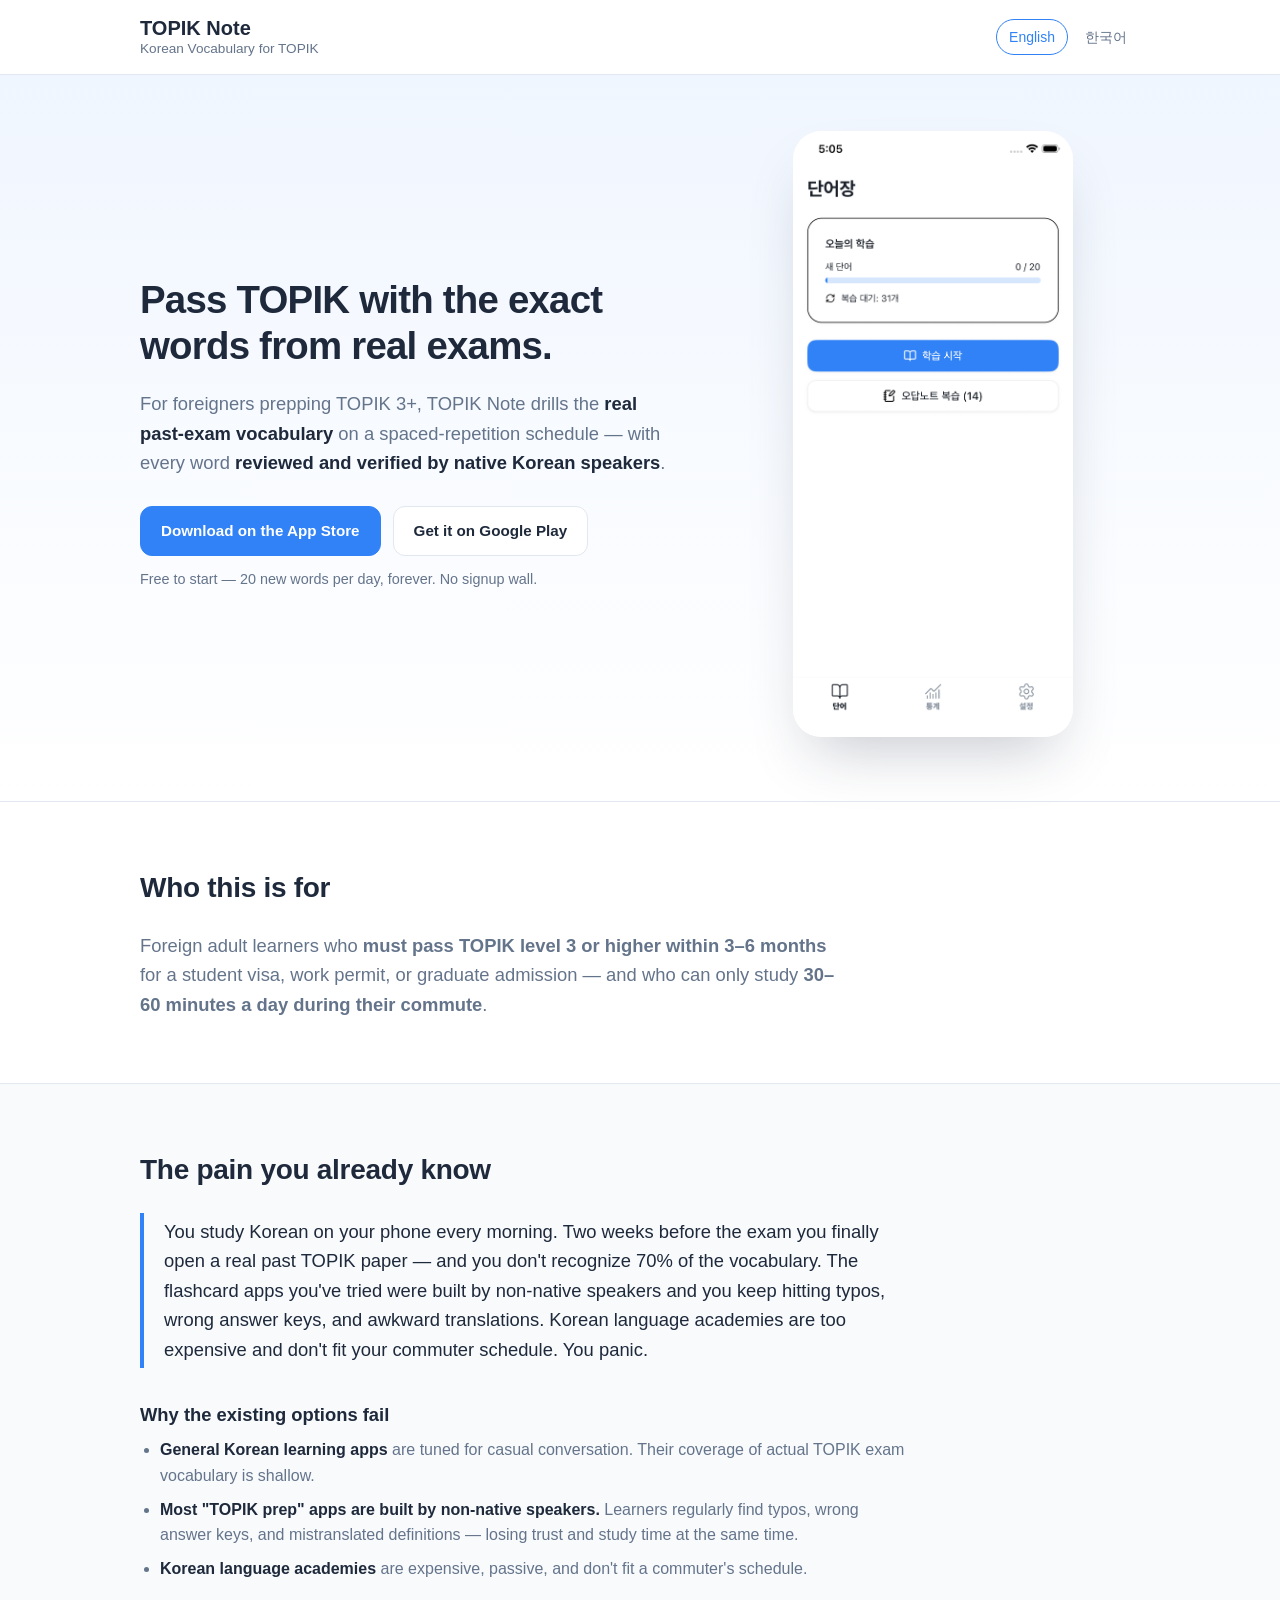
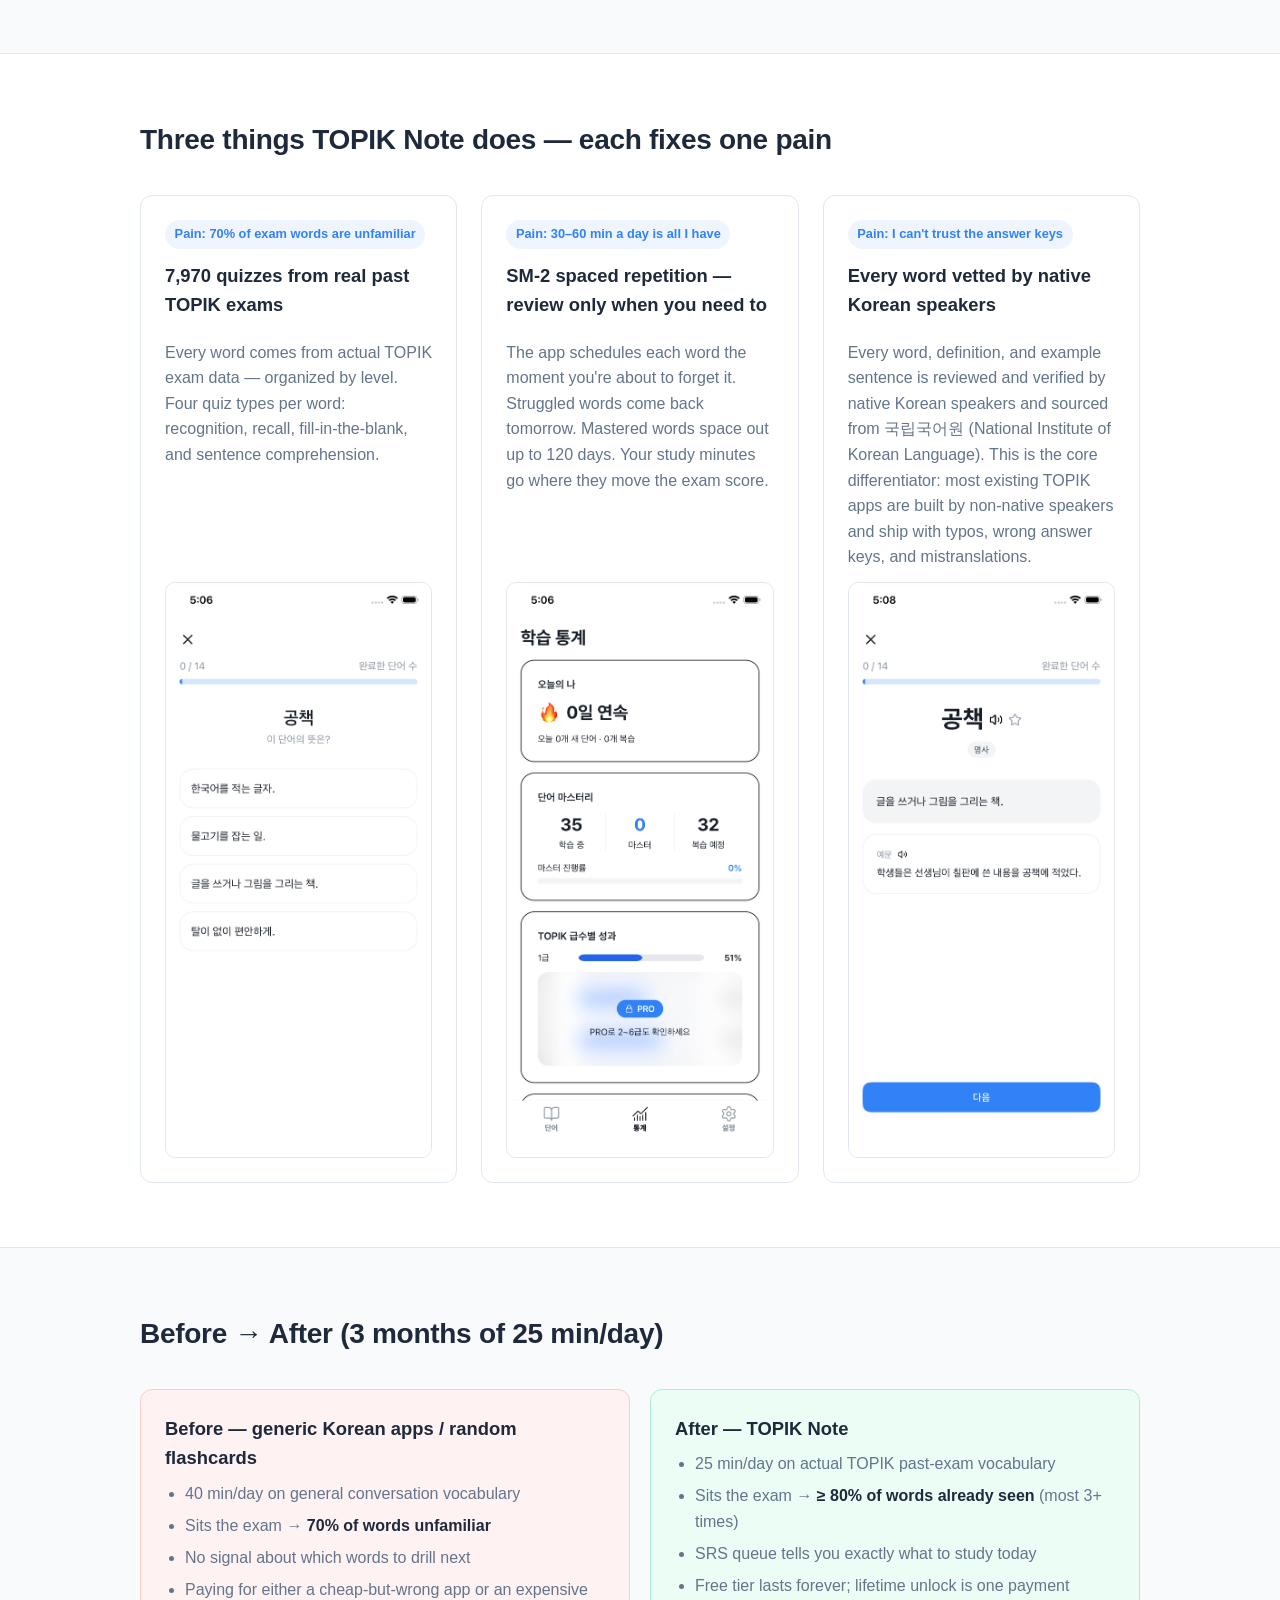
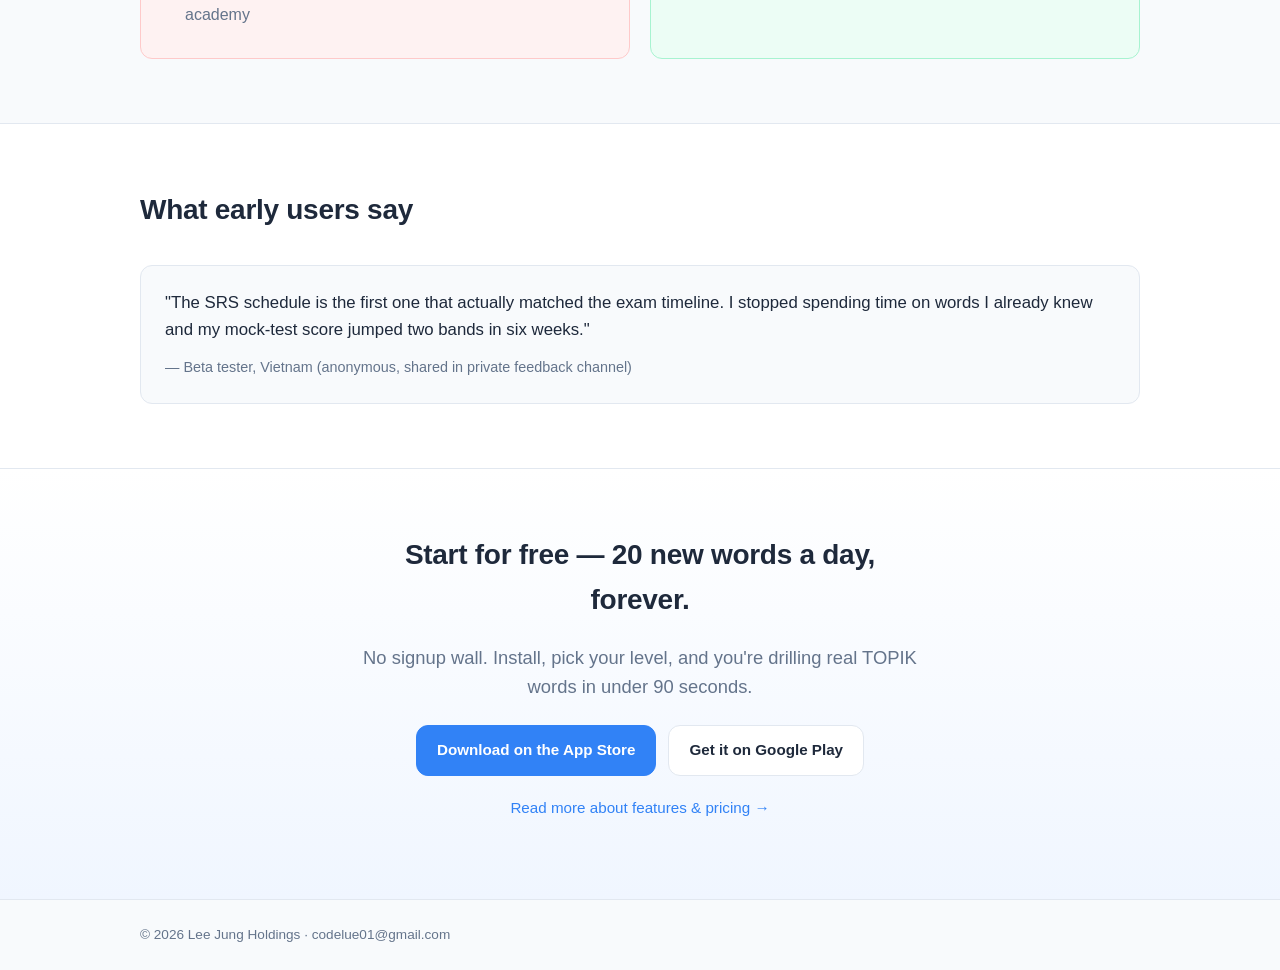
==== index.html @ 8a5c2282 "Remove competitor names + legal links; add Korean-native verification differentiator; update email" ====
<!DOCTYPE html>
<html lang="en">
<head>
  <meta charset="UTF-8">
  <meta name="viewport" content="width=device-width, initial-scale=1.0">
  <title>TOPIK Note — Pass TOPIK with the exact words from real exams</title>
  <meta name="description" content="Drill the actual TOPIK exam vocabulary on a spaced-repetition schedule. 7,970 quizzes built from real past TOPIK exams. Free to start — 20 new words a day, forever.">
  <link rel="stylesheet" href="styles.css">
</head>
<body>
  <header class="site-header">
    <div class="container">
      <a class="brand" href="index.html">
        <strong>TOPIK Note</strong>
        <span class="tagline">Korean Vocabulary for TOPIK</span>
      </a>
      <nav class="lang-switcher" aria-label="Language">
        <a href="index.html" class="active" lang="en">English</a>
        <a href="index.ko.html" lang="ko">한국어</a>
      </nav>
    </div>
  </header>

  <main>
    <!-- Hero -->
    <section class="hero">
      <div class="container hero-grid">
        <div class="hero-copy">
          <h1>Pass TOPIK with the exact words from real exams.</h1>
          <p class="hero-lead">
            For foreigners prepping TOPIK 3+, TOPIK Note drills the <strong>real past-exam vocabulary</strong>
            on a spaced-repetition schedule — with every word <strong>reviewed and verified by native Korean speakers</strong>.
          </p>
          <div class="hero-ctas">
            <a class="btn btn-primary" href="https://apps.apple.com/app/topik-note" rel="noopener">Download on the App Store</a>
            <a class="btn btn-secondary" href="https://play.google.com/store/apps/details?id=com.nomoreviolence.kil" rel="noopener">Get it on Google Play</a>
          </div>
          <p class="hero-fineprint">Free to start — 20 new words per day, forever. No signup wall.</p>
        </div>
        <div class="hero-visual">
          <img src="screenshots/main.png" alt="TOPIK Note home screen showing today's study quota" class="phone-img">
        </div>
      </div>
    </section>

    <!-- Who this is for -->
    <section class="section">
      <div class="container">
        <h2>Who this is for</h2>
        <p class="lead">
          Foreign adult learners who <strong>must pass TOPIK level 3 or higher within 3–6 months</strong>
          for a student visa, work permit, or graduate admission —
          and who can only study <strong>30–60 minutes a day during their commute</strong>.
        </p>
      </div>
    </section>

    <!-- The pain -->
    <section class="section section-surface">
      <div class="container">
        <h2>The pain you already know</h2>
        <blockquote class="pain-quote">
          You study Korean on your phone every morning. Two weeks before the exam you finally
          open a real past TOPIK paper — and you don't recognize 70% of the vocabulary.
          The flashcard apps you've tried were built by non-native speakers and you keep
          hitting typos, wrong answer keys, and awkward translations. Korean language academies
          are too expensive and don't fit your commuter schedule. You panic.
        </blockquote>
        <h3 class="pain-sub">Why the existing options fail</h3>
        <ul class="pain-list">
          <li><strong>General Korean learning apps</strong> are tuned for casual conversation. Their coverage of actual TOPIK exam vocabulary is shallow.</li>
          <li><strong>Most "TOPIK prep" apps are built by non-native speakers.</strong> Learners regularly find typos, wrong answer keys, and mistranslated definitions — losing trust and study time at the same time.</li>
          <li><strong>Korean language academies</strong> are expensive, passive, and don't fit a commuter's schedule.</li>
        </ul>
      </div>
    </section>

    <!-- Features (1:1 with pains) -->
    <section class="section">
      <div class="container">
        <h2>Three things TOPIK Note does — each fixes one pain</h2>
        <div class="features-grid">
          <article class="feature-card">
            <div class="feature-pain">Pain: 70% of exam words are unfamiliar</div>
            <h3>7,970 quizzes from real past TOPIK exams</h3>
            <p>Every word comes from actual TOPIK exam data — organized by level. Four quiz types per word:
               recognition, recall, fill-in-the-blank, and sentence comprehension.</p>
            <img src="screenshots/quiz.png" alt="TOPIK Note quiz screen with four answer choices" class="feature-img">
          </article>

          <article class="feature-card">
            <div class="feature-pain">Pain: 30–60 min a day is all I have</div>
            <h3>SM-2 spaced repetition — review only when you need to</h3>
            <p>The app schedules each word the moment you're about to forget it. Struggled words come
               back tomorrow. Mastered words space out up to 120 days. Your study minutes go where
               they move the exam score.</p>
            <img src="screenshots/stats.png" alt="TOPIK Note stats dashboard showing accuracy trend" class="feature-img">
          </article>

          <article class="feature-card">
            <div class="feature-pain">Pain: I can't trust the answer keys</div>
            <h3>Every word vetted by native Korean speakers</h3>
            <p>Every word, definition, and example sentence is reviewed and verified by native
               Korean speakers and sourced from 국립국어원 (National Institute of Korean Language).
               This is the core differentiator: most existing TOPIK apps are built by non-native
               speakers and ship with typos, wrong answer keys, and mistranslations.</p>
            <img src="screenshots/wordcard.png" alt="TOPIK Note word detail card with definition and example" class="feature-img">
          </article>
        </div>
      </div>
    </section>

    <!-- Before / After -->
    <section class="section section-surface">
      <div class="container">
        <h2>Before &rarr; After (3 months of 25 min/day)</h2>
        <div class="compare-grid">
          <div class="compare-card compare-before">
            <h3>Before — generic Korean apps / random flashcards</h3>
            <ul>
              <li>40 min/day on general conversation vocabulary</li>
              <li>Sits the exam &rarr; <strong>70% of words unfamiliar</strong></li>
              <li>No signal about which words to drill next</li>
              <li>Paying for either a cheap-but-wrong app or an expensive academy</li>
            </ul>
          </div>
          <div class="compare-card compare-after">
            <h3>After — TOPIK Note</h3>
            <ul>
              <li>25 min/day on actual TOPIK past-exam vocabulary</li>
              <li>Sits the exam &rarr; <strong>≥ 80% of words already seen</strong> (most 3+ times)</li>
              <li>SRS queue tells you exactly what to study today</li>
              <li>Free tier lasts forever; lifetime unlock is one payment</li>
            </ul>
          </div>
        </div>
      </div>
    </section>

    <!-- Social proof / testimonial -->
    <section class="section">
      <div class="container">
        <h2>What early users say</h2>
        <div class="testimonial-grid">
          <!-- TESTIMONIAL 1 — replace the quote + attribution below with a real beta-tester / App Store review. At least one live testimonial is required before submission. -->
          <figure class="testimonial-card">
            <blockquote>
              "The SRS schedule is the first one that actually matched the exam timeline.
              I stopped spending time on words I already knew and my mock-test score jumped two bands in six weeks."
            </blockquote>
            <figcaption>— Beta tester, Vietnam (anonymous, shared in private feedback channel)</figcaption>
          </figure>
          <!-- Add a second testimonial here when a second quote is collected. Anonymous is fine. -->
        </div>
      </div>
    </section>

    <!-- Final CTA -->
    <section class="section section-cta">
      <div class="container cta-inner">
        <h2>Start for free — 20 new words a day, forever.</h2>
        <p class="lead">No signup wall. Install, pick your level, and you're drilling real TOPIK words in under 90 seconds.</p>
        <div class="hero-ctas">
          <a class="btn btn-primary" href="https://apps.apple.com/app/topik-note" rel="noopener">Download on the App Store</a>
          <a class="btn btn-secondary" href="https://play.google.com/store/apps/details?id=com.nomoreviolence.kil" rel="noopener">Get it on Google Play</a>
        </div>
        <p class="cta-secondary">
          <a href="https://topik-note.com/en/about.html">Read more about features &amp; pricing &rarr;</a>
        </p>
      </div>
    </section>
  </main>

  <footer class="site-footer">
    <div class="container footer-inner">
      <p>&copy; 2026 Lee Jung Holdings &middot; <a href="mailto:codelue01@gmail.com">codelue01@gmail.com</a></p>
    </div>
  </footer>
</body>
</html>
---- styles.css ----
:root {
  --fg: #1e293b;
  --muted: #64748b;
  --bg: #ffffff;
  --surface: #f8fafc;
  --border: #e2e8f0;
  --primary: #3182f6;
  --primary-hover: #2563eb;
  --accent-before: #fef2f2;
  --accent-before-border: #fecaca;
  --accent-after: #ecfdf5;
  --accent-after-border: #a7f3d0;
  --max-width: 1040px;
  --radius: 12px;
}

* { box-sizing: border-box; }

html, body {
  margin: 0;
  padding: 0;
}

body {
  font-family: -apple-system, BlinkMacSystemFont, "Pretendard", "Noto Sans KR", "Noto Sans JP", "Segoe UI", sans-serif;
  color: var(--fg);
  background: var(--bg);
  line-height: 1.6;
  -webkit-font-smoothing: antialiased;
}

img { max-width: 100%; display: block; }

.container {
  max-width: var(--max-width);
  margin: 0 auto;
  padding: 0 1.25rem;
}

/* Header */
.site-header {
  background: var(--bg);
  border-bottom: 1px solid var(--border);
}
.site-header .container {
  display: flex;
  justify-content: space-between;
  align-items: center;
  padding-top: 1rem;
  padding-bottom: 1rem;
  gap: 1rem;
  flex-wrap: wrap;
}
.brand {
  text-decoration: none;
  color: inherit;
  display: flex;
  flex-direction: column;
  line-height: 1.25;
}
.brand strong { font-size: 1.25rem; }
.brand .tagline { font-size: 0.85rem; color: var(--muted); }

.lang-switcher {
  display: flex;
  gap: 0.25rem;
  flex-wrap: wrap;
}
.lang-switcher a {
  padding: 0.35rem 0.75rem;
  border-radius: 999px;
  text-decoration: none;
  color: var(--muted);
  font-size: 0.875rem;
  border: 1px solid transparent;
}
.lang-switcher a:hover {
  color: var(--fg);
  background: var(--surface);
}
.lang-switcher a.active {
  color: var(--primary);
  border-color: var(--primary);
  background: var(--bg);
}

/* Sections */
.section {
  padding: 4rem 0;
}
.section-surface {
  background: var(--surface);
  border-top: 1px solid var(--border);
  border-bottom: 1px solid var(--border);
}
.section h2 {
  font-size: 1.75rem;
  margin: 0 0 1.25rem;
  letter-spacing: -0.01em;
}
.section h3 {
  font-size: 1.15rem;
  margin: 0 0 0.5rem;
}
.section .lead {
  font-size: 1.15rem;
  color: var(--muted);
  max-width: 44rem;
  margin: 0;
}

/* Hero */
.hero {
  padding: 3.5rem 0 4rem;
  background: linear-gradient(180deg, #f0f6ff 0%, var(--bg) 100%);
  border-bottom: 1px solid var(--border);
}
.hero-grid {
  display: grid;
  grid-template-columns: 1.3fr 1fr;
  gap: 3rem;
  align-items: center;
}
.hero h1 {
  font-size: 2.4rem;
  line-height: 1.2;
  margin: 0 0 1.25rem;
  letter-spacing: -0.02em;
}
.hero-lead {
  font-size: 1.15rem;
  color: var(--muted);
  margin: 0 0 1.75rem;
}
.hero-lead strong { color: var(--fg); }
.hero-ctas {
  display: flex;
  gap: 0.75rem;
  flex-wrap: wrap;
  margin-bottom: 0.75rem;
}
.btn {
  display: inline-block;
  padding: 0.75rem 1.25rem;
  border-radius: var(--radius);
  font-weight: 600;
  font-size: 0.95rem;
  text-decoration: none;
  transition: transform 0.12s ease, box-shadow 0.12s ease;
}
.btn-primary {
  background: var(--primary);
  color: white;
  border: 1px solid var(--primary);
}
.btn-primary:hover {
  background: var(--primary-hover);
  transform: translateY(-1px);
  box-shadow: 0 4px 14px rgba(49, 130, 246, 0.25);
}
.btn-secondary {
  background: var(--bg);
  color: var(--fg);
  border: 1px solid var(--border);
}
.btn-secondary:hover {
  border-color: var(--fg);
  transform: translateY(-1px);
}
.hero-fineprint {
  color: var(--muted);
  font-size: 0.9rem;
  margin: 0;
}
.hero-visual {
  display: flex;
  justify-content: center;
}
.phone-img {
  max-width: 280px;
  border-radius: 28px;
  box-shadow: 0 30px 60px -20px rgba(30, 41, 59, 0.25);
}

/* Pain */
.pain-quote {
  font-size: 1.15rem;
  color: var(--fg);
  border-left: 4px solid var(--primary);
  margin: 0 0 2rem;
  padding: 0.25rem 0 0.25rem 1.25rem;
  max-width: 48rem;
}
.pain-sub { margin-top: 0; }
.pain-list {
  margin: 0;
  padding-left: 1.25rem;
  max-width: 48rem;
  color: var(--muted);
}
.pain-list li { margin: 0.5rem 0; }
.pain-list strong { color: var(--fg); }

/* Features */
.features-grid {
  display: grid;
  grid-template-columns: repeat(auto-fit, minmax(280px, 1fr));
  gap: 1.5rem;
  margin-top: 2rem;
}
.feature-card {
  border: 1px solid var(--border);
  border-radius: var(--radius);
  padding: 1.5rem;
  background: var(--bg);
  display: flex;
  flex-direction: column;
  gap: 0.75rem;
}
.feature-pain {
  display: inline-block;
  font-size: 0.8rem;
  color: var(--primary);
  background: rgba(49, 130, 246, 0.08);
  padding: 0.25rem 0.6rem;
  border-radius: 999px;
  align-self: flex-start;
  font-weight: 600;
}
.feature-card p {
  color: var(--muted);
  margin: 0;
}
.feature-img {
  margin-top: auto;
  border-radius: 10px;
  border: 1px solid var(--border);
}

/* Compare */
.compare-grid {
  display: grid;
  grid-template-columns: 1fr 1fr;
  gap: 1.25rem;
  margin-top: 2rem;
}
.compare-card {
  border-radius: var(--radius);
  padding: 1.5rem;
  border: 1px solid var(--border);
}
.compare-card h3 { margin-top: 0; }
.compare-card ul {
  margin: 0;
  padding-left: 1.25rem;
  color: var(--muted);
}
.compare-card li { margin: 0.4rem 0; }
.compare-card strong { color: var(--fg); }
.compare-before {
  background: var(--accent-before);
  border-color: var(--accent-before-border);
}
.compare-after {
  background: var(--accent-after);
  border-color: var(--accent-after-border);
}

/* Testimonial */
.testimonial-grid {
  display: grid;
  grid-template-columns: repeat(auto-fit, minmax(320px, 1fr));
  gap: 1.25rem;
  margin-top: 2rem;
}
.testimonial-card {
  margin: 0;
  padding: 1.5rem;
  border: 1px solid var(--border);
  border-radius: var(--radius);
  background: var(--surface);
}
.testimonial-card blockquote {
  margin: 0 0 0.75rem;
  font-size: 1.05rem;
  color: var(--fg);
}
.testimonial-card figcaption {
  color: var(--muted);
  font-size: 0.9rem;
}

/* Final CTA */
.section-cta {
  background: linear-gradient(180deg, var(--bg) 0%, #f0f6ff 100%);
  border-top: 1px solid var(--border);
}
.cta-inner {
  text-align: center;
  max-width: 38rem;
}
.cta-inner .lead { margin: 0 auto 1.5rem; }
.cta-inner .hero-ctas { justify-content: center; }
.cta-secondary {
  margin-top: 1.25rem;
  color: var(--muted);
  font-size: 0.95rem;
}
.cta-secondary a {
  color: var(--primary);
  text-decoration: none;
}
.cta-secondary a:hover { text-decoration: underline; }

/* Footer */
.site-footer {
  border-top: 1px solid var(--border);
  background: var(--surface);
  padding: 1.5rem 0;
}
.footer-inner {
  display: flex;
  justify-content: space-between;
  align-items: center;
  flex-wrap: wrap;
  gap: 0.5rem;
}
.site-footer p {
  margin: 0;
  color: var(--muted);
  font-size: 0.85rem;
}
.site-footer a {
  color: var(--muted);
  text-decoration: none;
}
.site-footer a:hover { color: var(--fg); }

/* Responsive */
@media (max-width: 760px) {
  .hero { padding: 2.5rem 0; }
  .hero-grid {
    grid-template-columns: 1fr;
    gap: 2rem;
  }
  .hero h1 { font-size: 1.85rem; }
  .hero-lead { font-size: 1rem; }
  .section { padding: 2.75rem 0; }
  .section h2 { font-size: 1.4rem; }
  .compare-grid { grid-template-columns: 1fr; }
  .phone-img { max-width: 220px; }
}
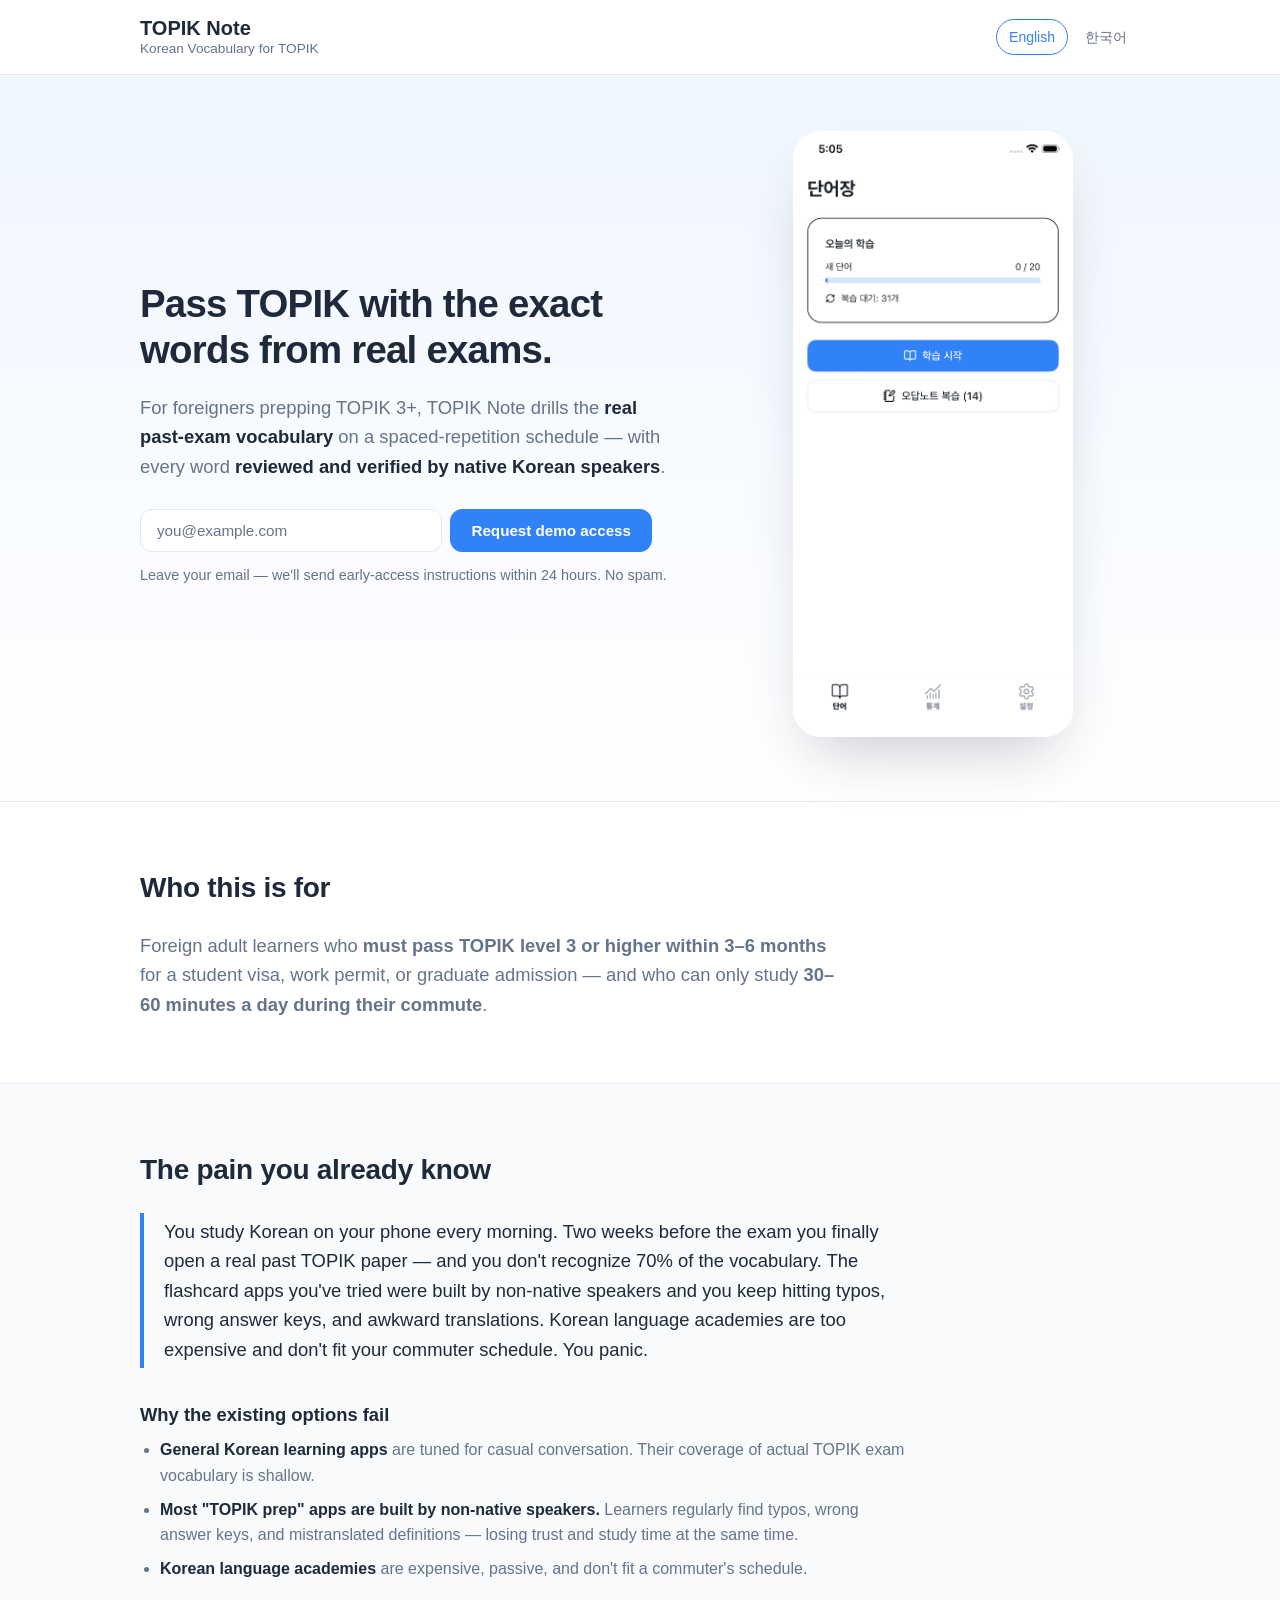
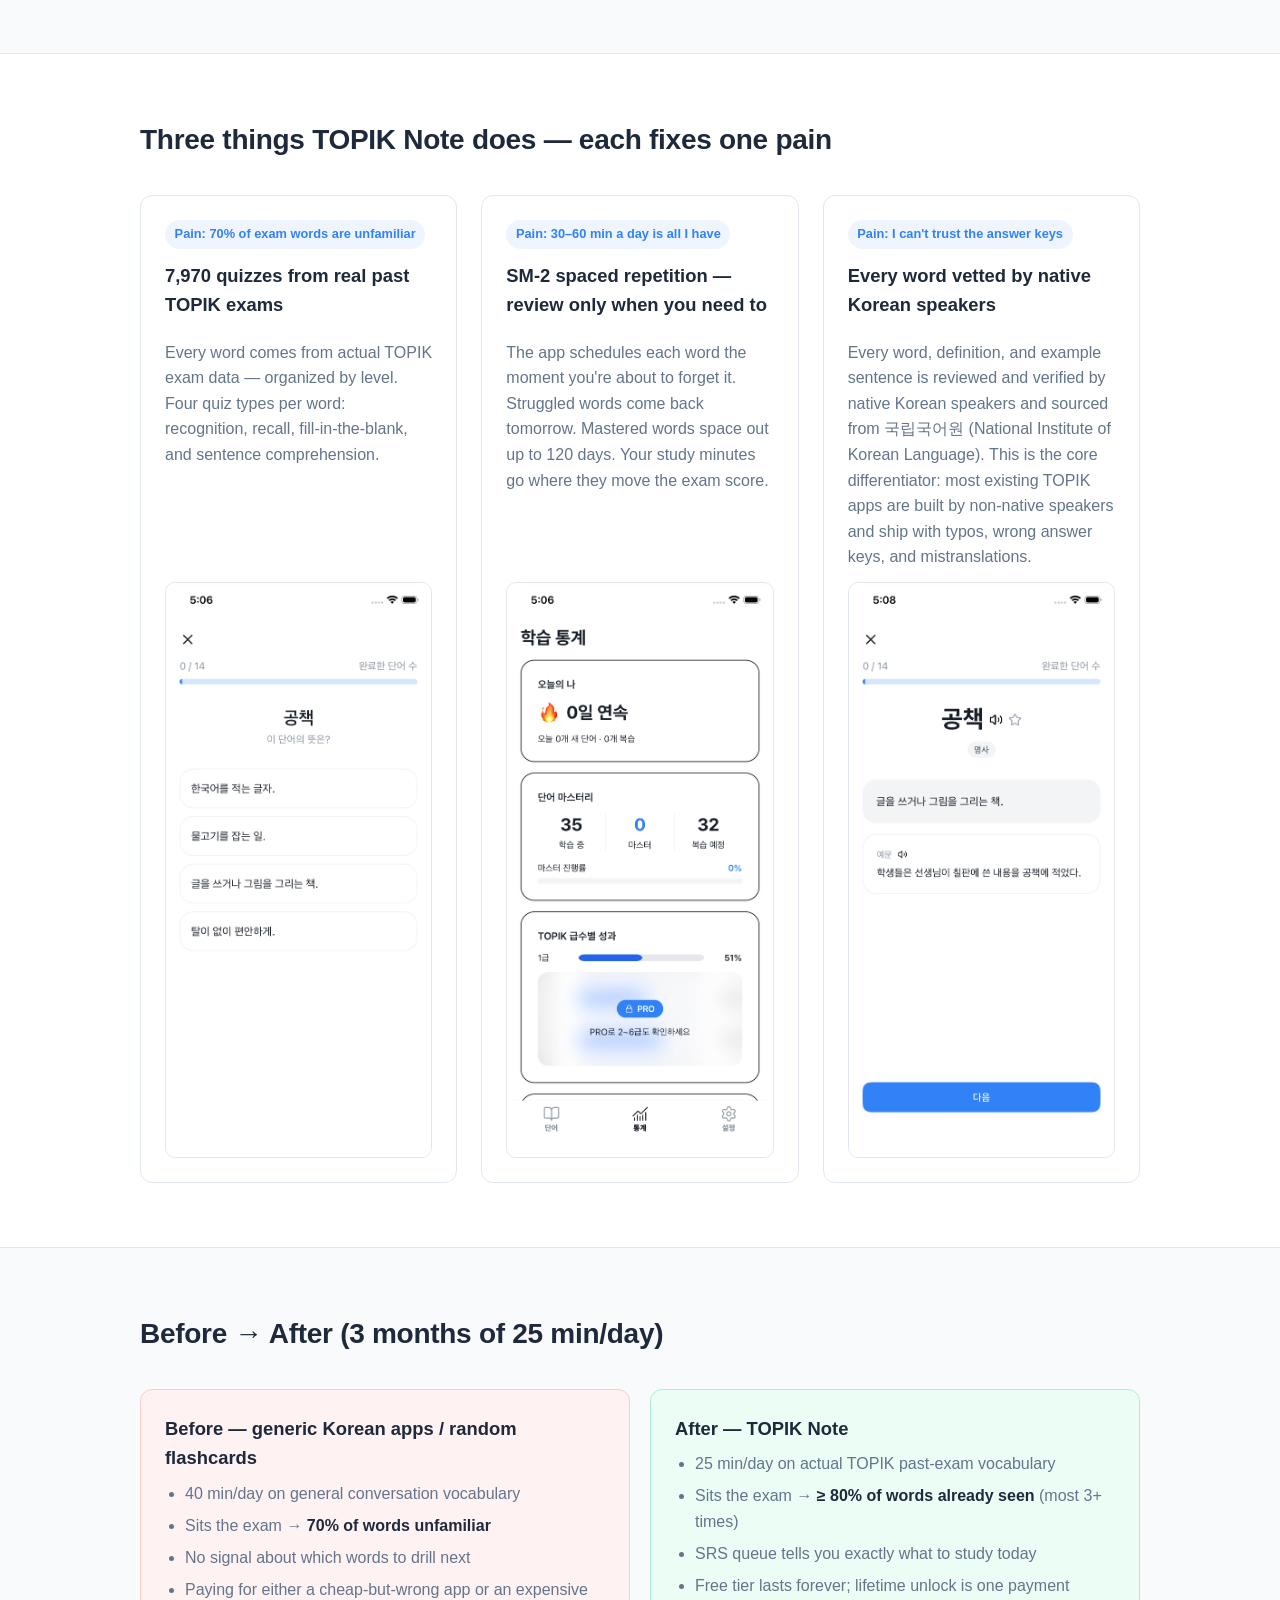
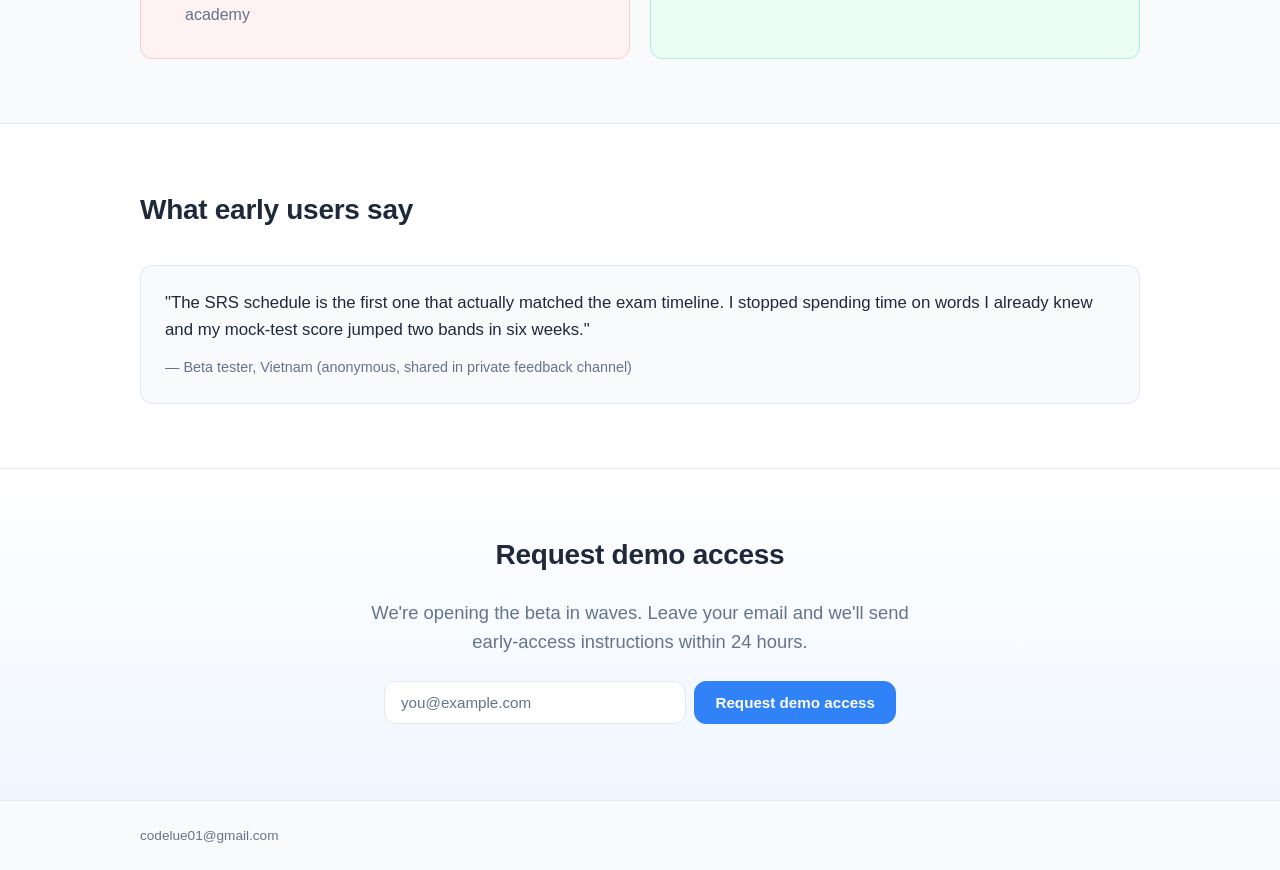
==== commit 5bf7cce1: "Remove competitor names + legal links; add Korean-native verification differentiator; update email" ====
--- a/index.html
+++ b/index.html
@@ -31,11 +31,17 @@
             For foreigners prepping TOPIK 3+, TOPIK Note drills the <strong>real past-exam vocabulary</strong>
             on a spaced-repetition schedule — with every word <strong>reviewed and verified by native Korean speakers</strong>.
           </p>
-          <div class="hero-ctas">
-            <a class="btn btn-primary" href="https://apps.apple.com/app/topik-note" rel="noopener">Download on the App Store</a>
-            <a class="btn btn-secondary" href="https://play.google.com/store/apps/details?id=com.nomoreviolence.kil" rel="noopener">Get it on Google Play</a>
-          </div>
-          <p class="hero-fineprint">Free to start — 20 new words per day, forever. No signup wall.</p>
+          <form class="demo-form" action="https://formsubmit.co/codelue01@gmail.com" method="POST">
+            <input type="hidden" name="_subject" value="TOPIK Note — demo access request (EN · hero)">
+            <input type="hidden" name="_template" value="table">
+            <input type="hidden" name="_captcha" value="false">
+            <input type="hidden" name="_next" value="https://luke-gu.github.io/topik-note-demo/#thanks">
+            <input type="hidden" name="source" value="landing-en-hero">
+            <label for="email-hero" class="sr-only">Email address</label>
+            <input type="email" id="email-hero" name="email" required autocomplete="email" placeholder="you@example.com">
+            <button type="submit" class="btn btn-primary">Request demo access</button>
+          </form>
+          <p class="hero-fineprint">Leave your email — we'll send early-access instructions within 24 hours. No spam.</p>
         </div>
         <div class="hero-visual">
           <img src="screenshots/main.png" alt="TOPIK Note home screen showing today's study quota" class="phone-img">
@@ -156,24 +162,27 @@
     </section>
 
     <!-- Final CTA -->
-    <section class="section section-cta">
+    <section class="section section-cta" id="thanks">
       <div class="container cta-inner">
-        <h2>Start for free — 20 new words a day, forever.</h2>
-        <p class="lead">No signup wall. Install, pick your level, and you're drilling real TOPIK words in under 90 seconds.</p>
-        <div class="hero-ctas">
-          <a class="btn btn-primary" href="https://apps.apple.com/app/topik-note" rel="noopener">Download on the App Store</a>
-          <a class="btn btn-secondary" href="https://play.google.com/store/apps/details?id=com.nomoreviolence.kil" rel="noopener">Get it on Google Play</a>
-        </div>
-        <p class="cta-secondary">
-          <a href="https://topik-note.com/en/about.html">Read more about features &amp; pricing &rarr;</a>
-        </p>
+        <h2>Request demo access</h2>
+        <p class="lead">We're opening the beta in waves. Leave your email and we'll send early-access instructions within 24 hours.</p>
+        <form class="demo-form" action="https://formsubmit.co/codelue01@gmail.com" method="POST">
+          <input type="hidden" name="_subject" value="TOPIK Note — demo access request (EN · final CTA)">
+          <input type="hidden" name="_template" value="table">
+          <input type="hidden" name="_captcha" value="false">
+          <input type="hidden" name="_next" value="https://luke-gu.github.io/topik-note-demo/#thanks">
+          <input type="hidden" name="source" value="landing-en-final">
+          <label for="email-final" class="sr-only">Email address</label>
+          <input type="email" id="email-final" name="email" required autocomplete="email" placeholder="you@example.com">
+          <button type="submit" class="btn btn-primary">Request demo access</button>
+        </form>
       </div>
     </section>
   </main>
 
   <footer class="site-footer">
     <div class="container footer-inner">
-      <p>&copy; 2026 Lee Jung Holdings &middot; <a href="mailto:codelue01@gmail.com">codelue01@gmail.com</a></p>
+      <p><a href="mailto:codelue01@gmail.com">codelue01@gmail.com</a></p>
     </div>
   </footer>
 </body>
--- a/styles.css
+++ b/styles.css
@@ -139,6 +139,50 @@
   flex-wrap: wrap;
   margin-bottom: 0.75rem;
 }
+
+/* Demo signup form */
+.demo-form {
+  display: flex;
+  gap: 0.5rem;
+  margin: 0 0 0.75rem;
+  flex-wrap: wrap;
+  max-width: 32rem;
+}
+.demo-form input[type="email"] {
+  flex: 1 1 14rem;
+  min-width: 0;
+  padding: 0.75rem 1rem;
+  font-size: 0.95rem;
+  font-family: inherit;
+  color: var(--fg);
+  background: var(--bg);
+  border: 1px solid var(--border);
+  border-radius: var(--radius);
+  outline: none;
+  transition: border-color 0.12s ease, box-shadow 0.12s ease;
+}
+.demo-form input[type="email"]::placeholder { color: var(--muted); }
+.demo-form input[type="email"]:focus {
+  border-color: var(--primary);
+  box-shadow: 0 0 0 3px rgba(49, 130, 246, 0.12);
+}
+.demo-form button[type="submit"] {
+  cursor: pointer;
+  font-family: inherit;
+  white-space: nowrap;
+}
+.section-cta .demo-form { margin-left: auto; margin-right: auto; }
+.sr-only {
+  position: absolute;
+  width: 1px;
+  height: 1px;
+  padding: 0;
+  margin: -1px;
+  overflow: hidden;
+  clip: rect(0, 0, 0, 0);
+  white-space: nowrap;
+  border: 0;
+}
 .btn {
   display: inline-block;
   padding: 0.75rem 1.25rem;
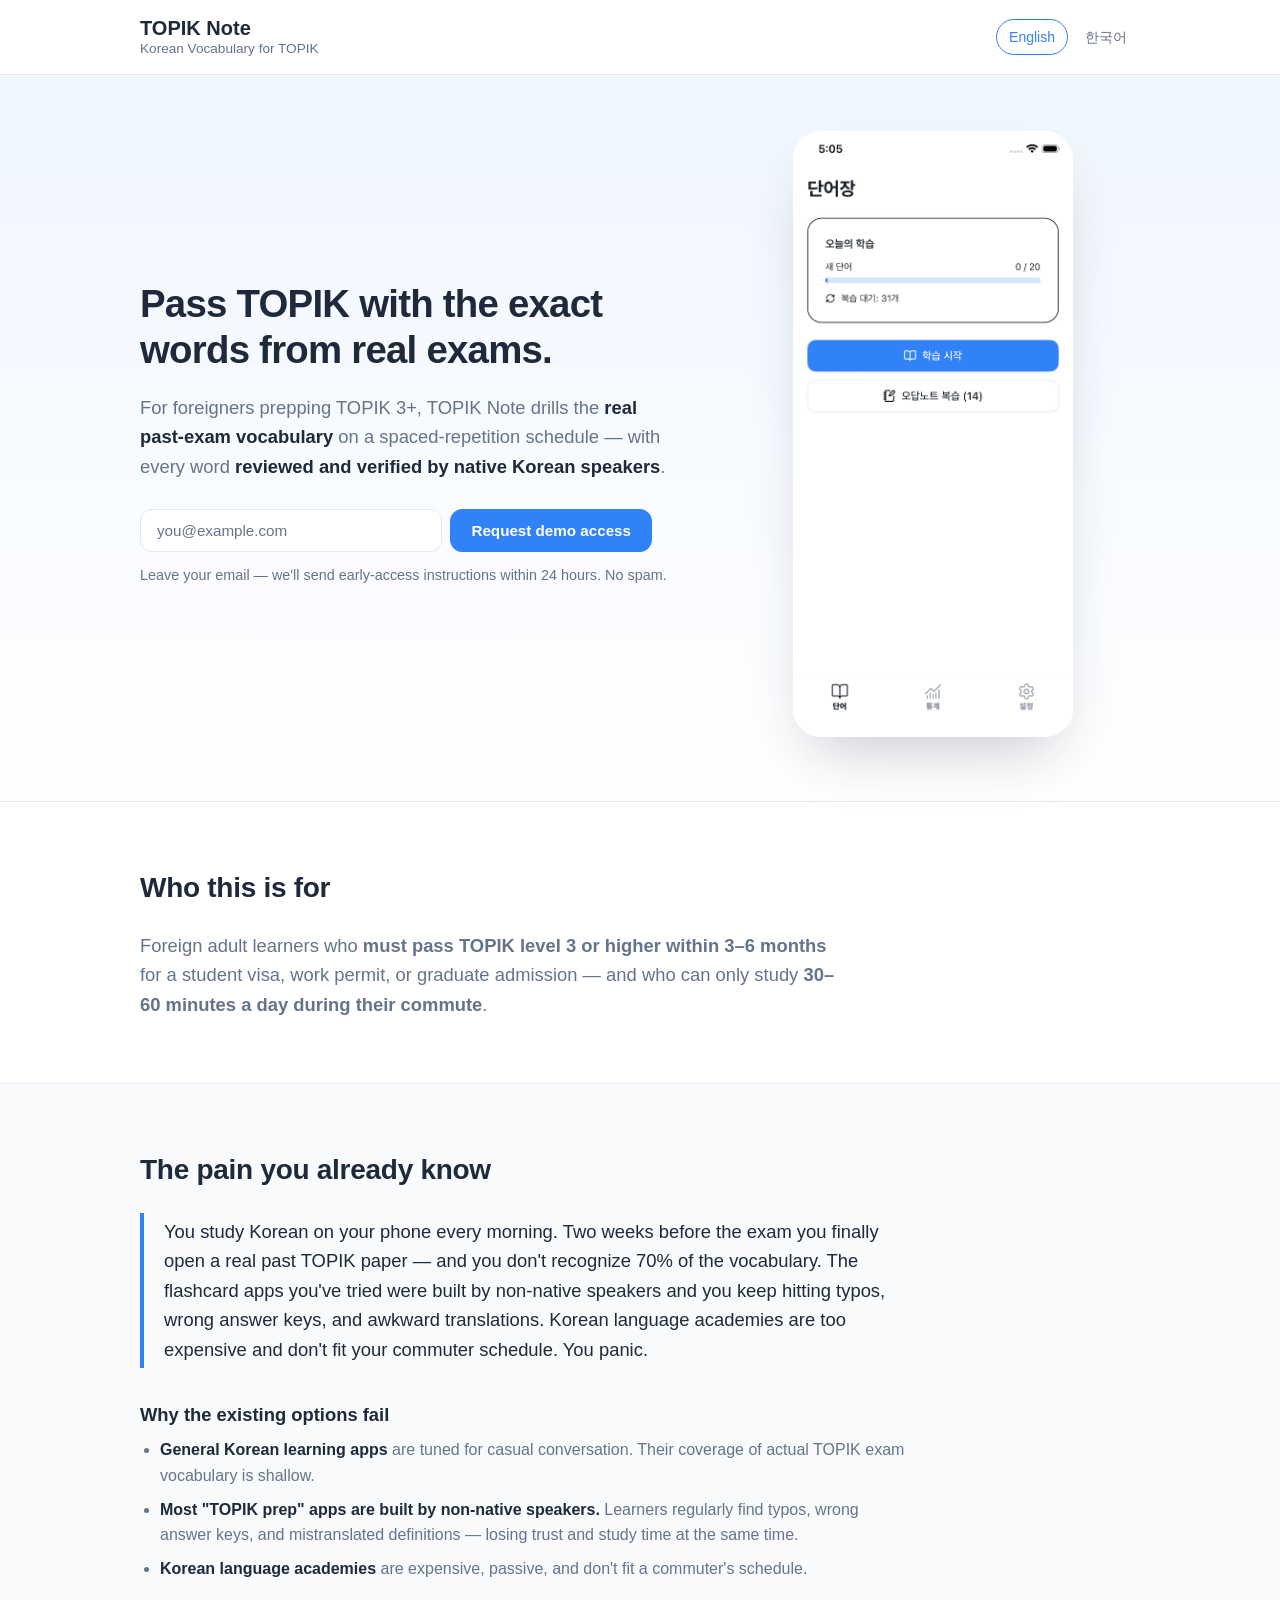
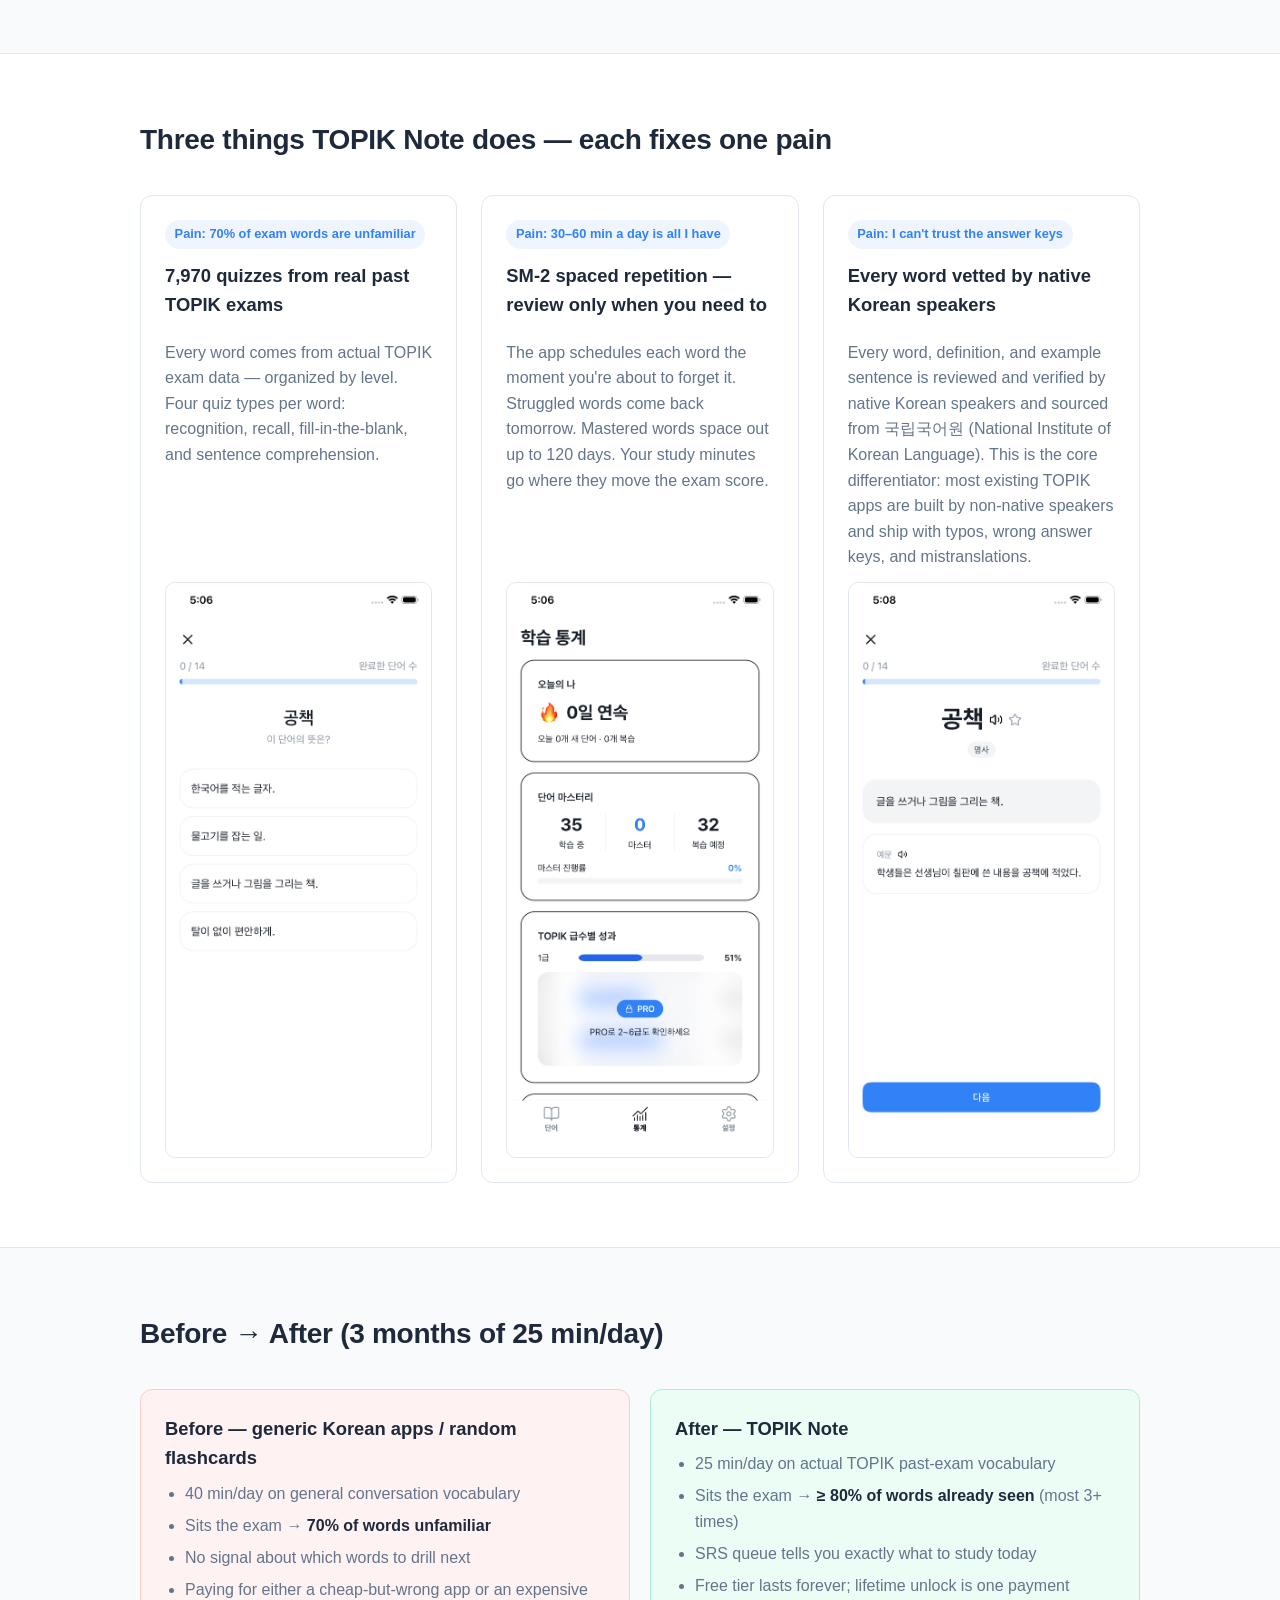
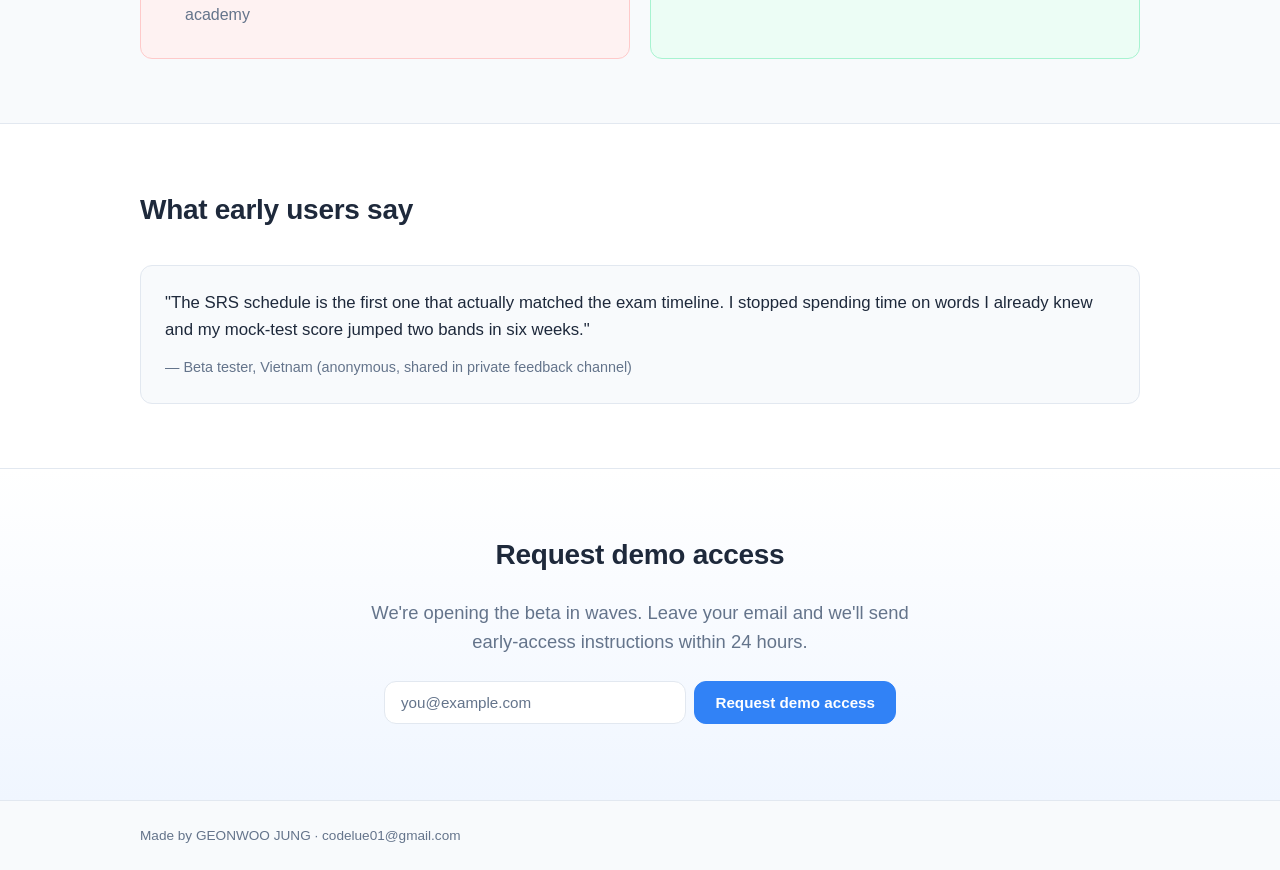
==== commit 2d2d27d6: "Remove competitor names + legal links; add Korean-native verification differentiator; update email" ====
--- a/index.html
+++ b/index.html
@@ -182,7 +182,7 @@
 
   <footer class="site-footer">
     <div class="container footer-inner">
-      <p><a href="mailto:codelue01@gmail.com">codelue01@gmail.com</a></p>
+      <p>Made by GEONWOO JUNG &middot; <a href="mailto:codelue01@gmail.com">codelue01@gmail.com</a></p>
     </div>
   </footer>
 </body>
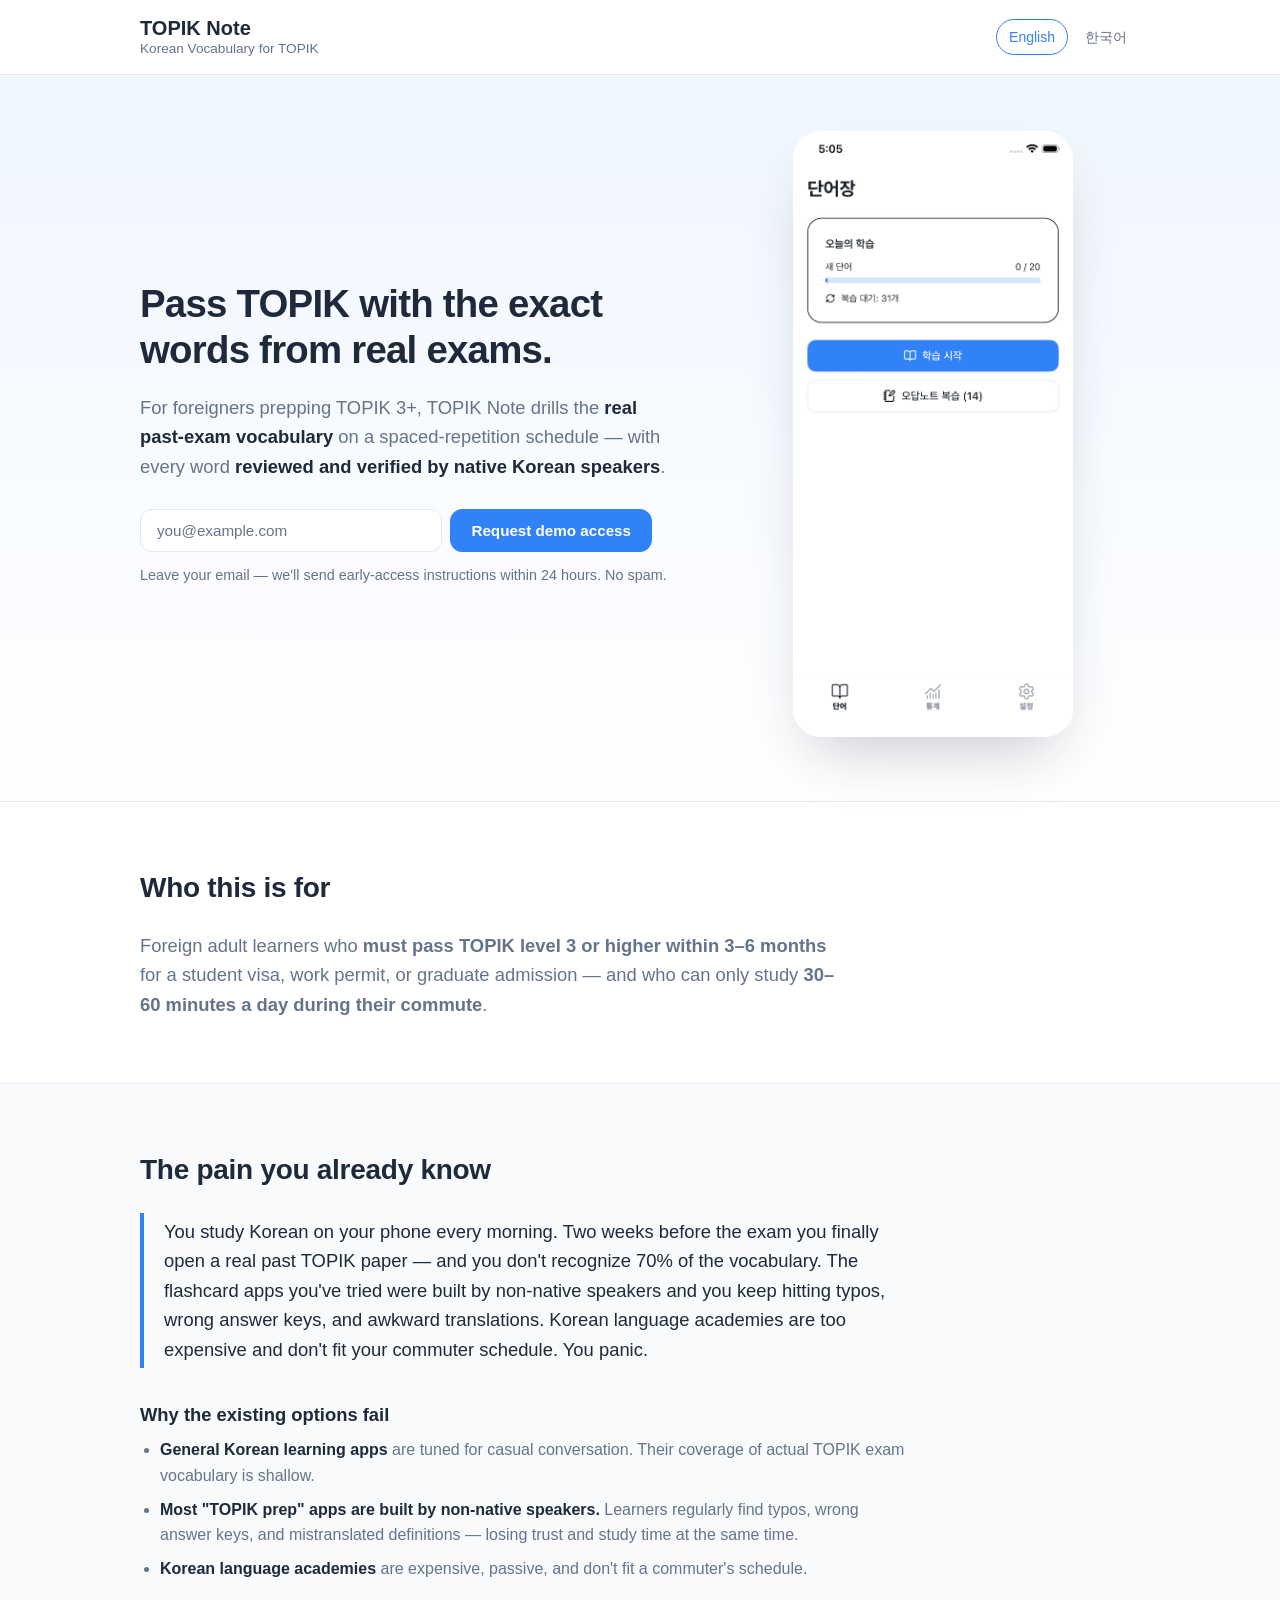
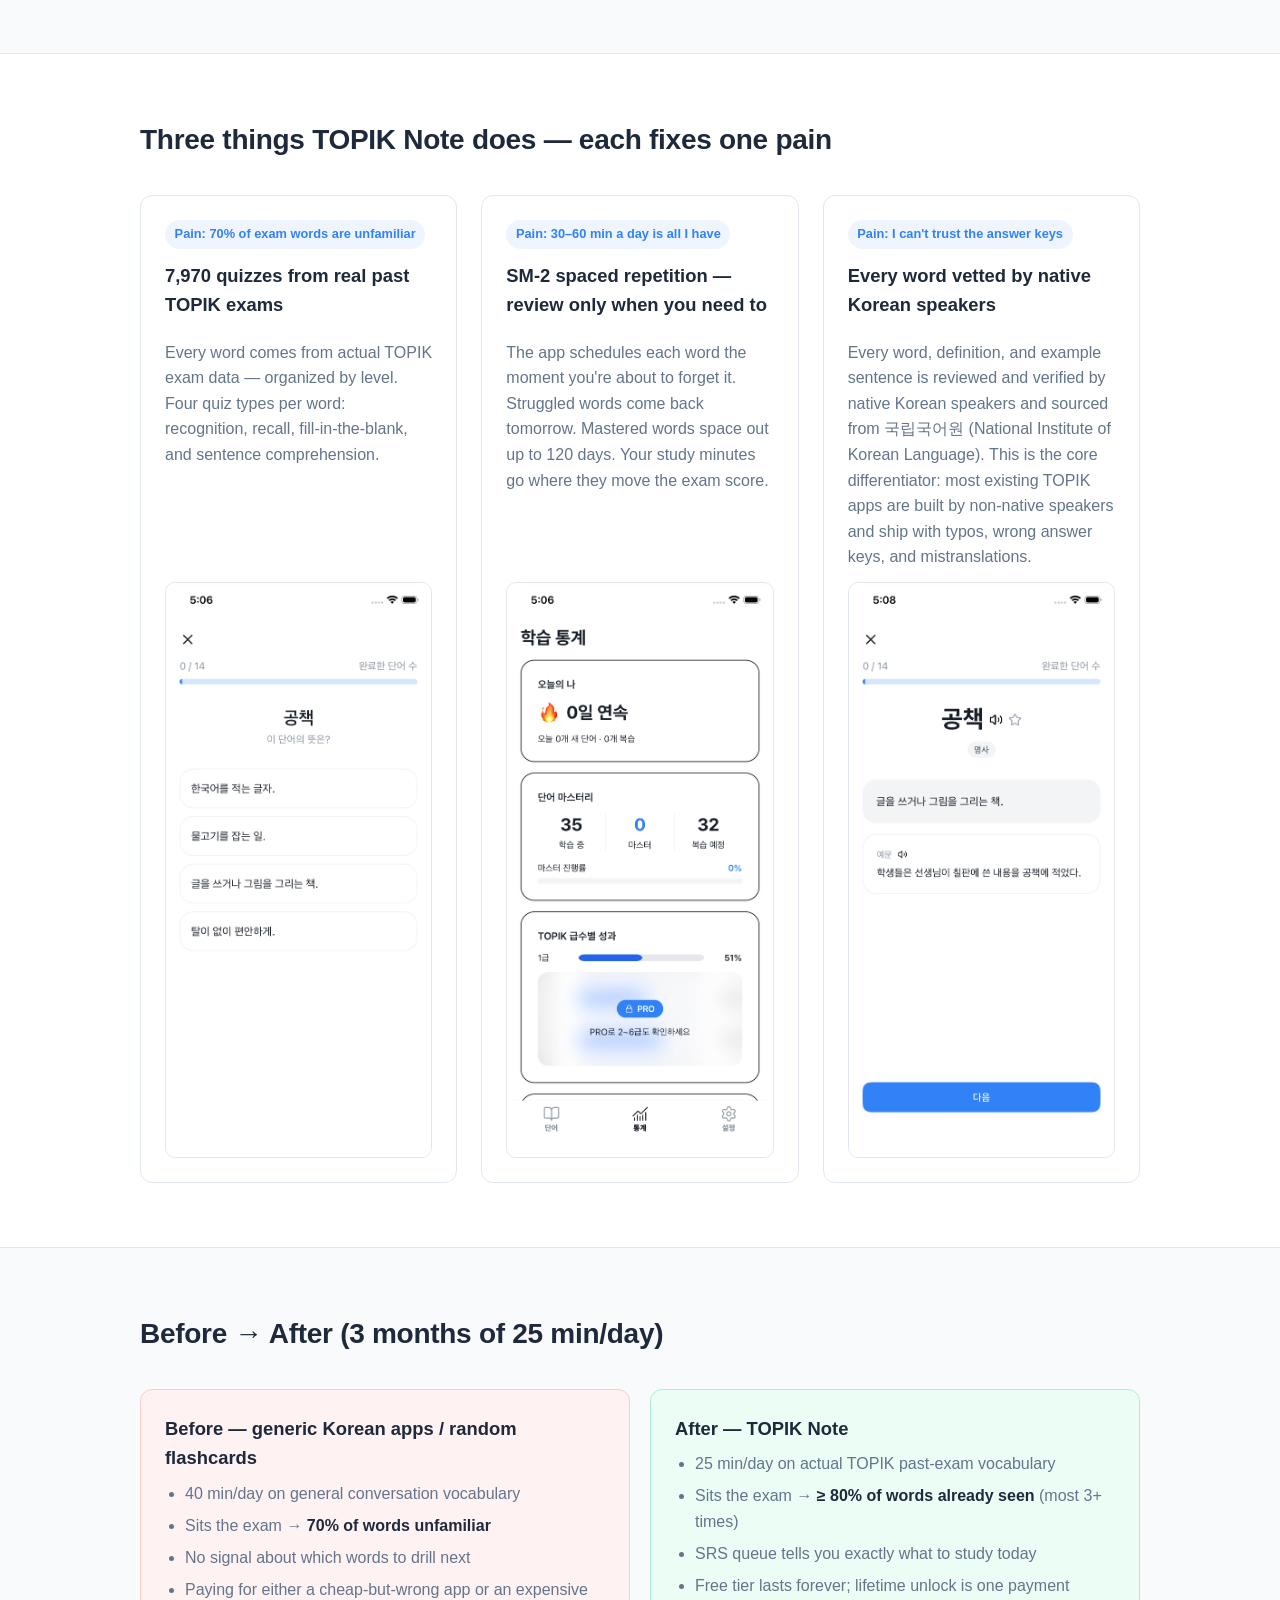
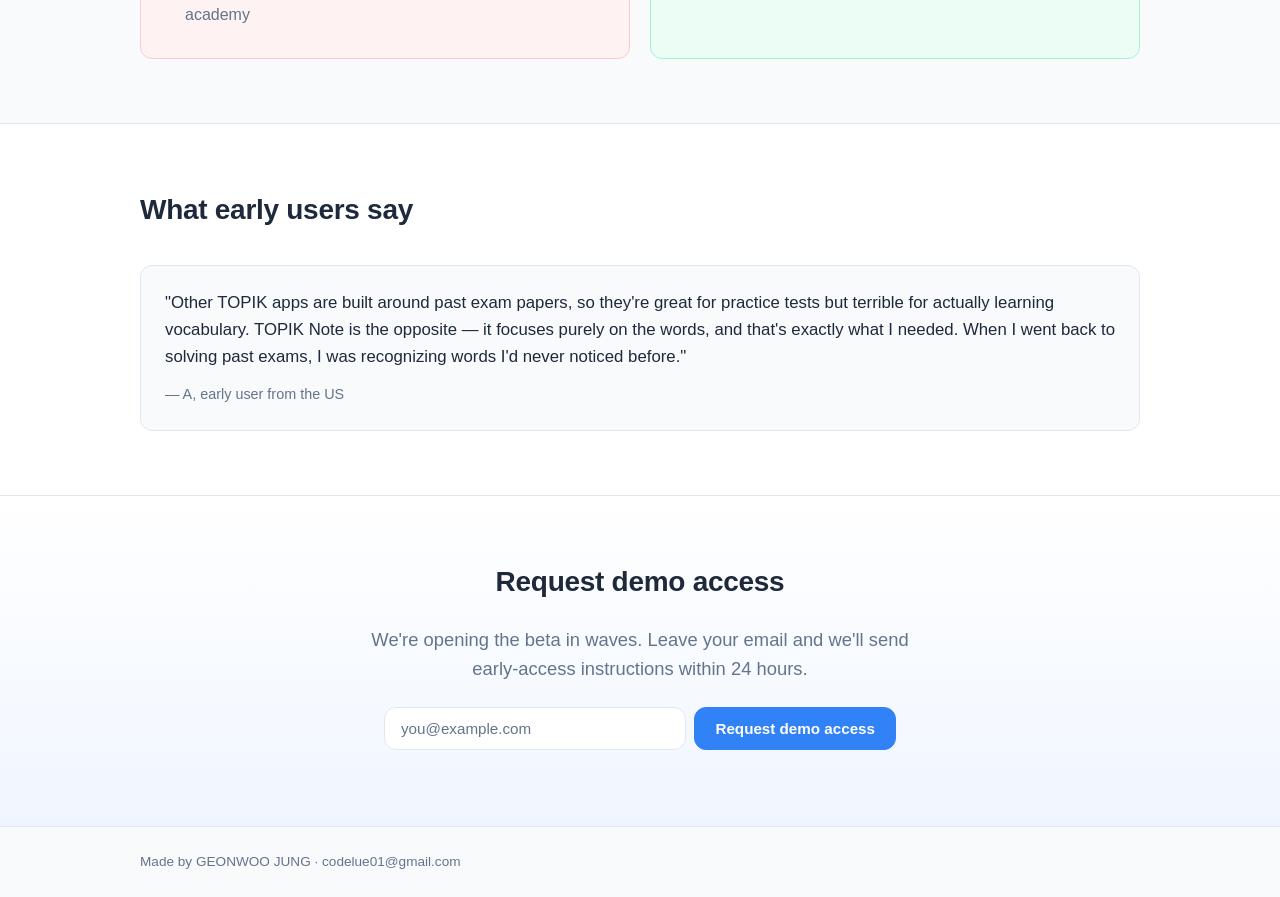
==== commit 8191916b: "Remove competitor names + legal links; add Korean-native verification differentiator; update email" ====
--- a/index.html
+++ b/index.html
@@ -151,10 +151,12 @@
           <!-- TESTIMONIAL 1 — replace the quote + attribution below with a real beta-tester / App Store review. At least one live testimonial is required before submission. -->
           <figure class="testimonial-card">
             <blockquote>
-              "The SRS schedule is the first one that actually matched the exam timeline.
-              I stopped spending time on words I already knew and my mock-test score jumped two bands in six weeks."
+              "Other TOPIK apps are built around past exam papers, so they're great for practice tests
+              but terrible for actually learning vocabulary. TOPIK Note is the opposite — it focuses
+              purely on the words, and that's exactly what I needed. When I went back to solving
+              past exams, I was recognizing words I'd never noticed before."
             </blockquote>
-            <figcaption>— Beta tester, Vietnam (anonymous, shared in private feedback channel)</figcaption>
+            <figcaption>— A, early user from the US</figcaption>
           </figure>
           <!-- Add a second testimonial here when a second quote is collected. Anonymous is fine. -->
         </div>
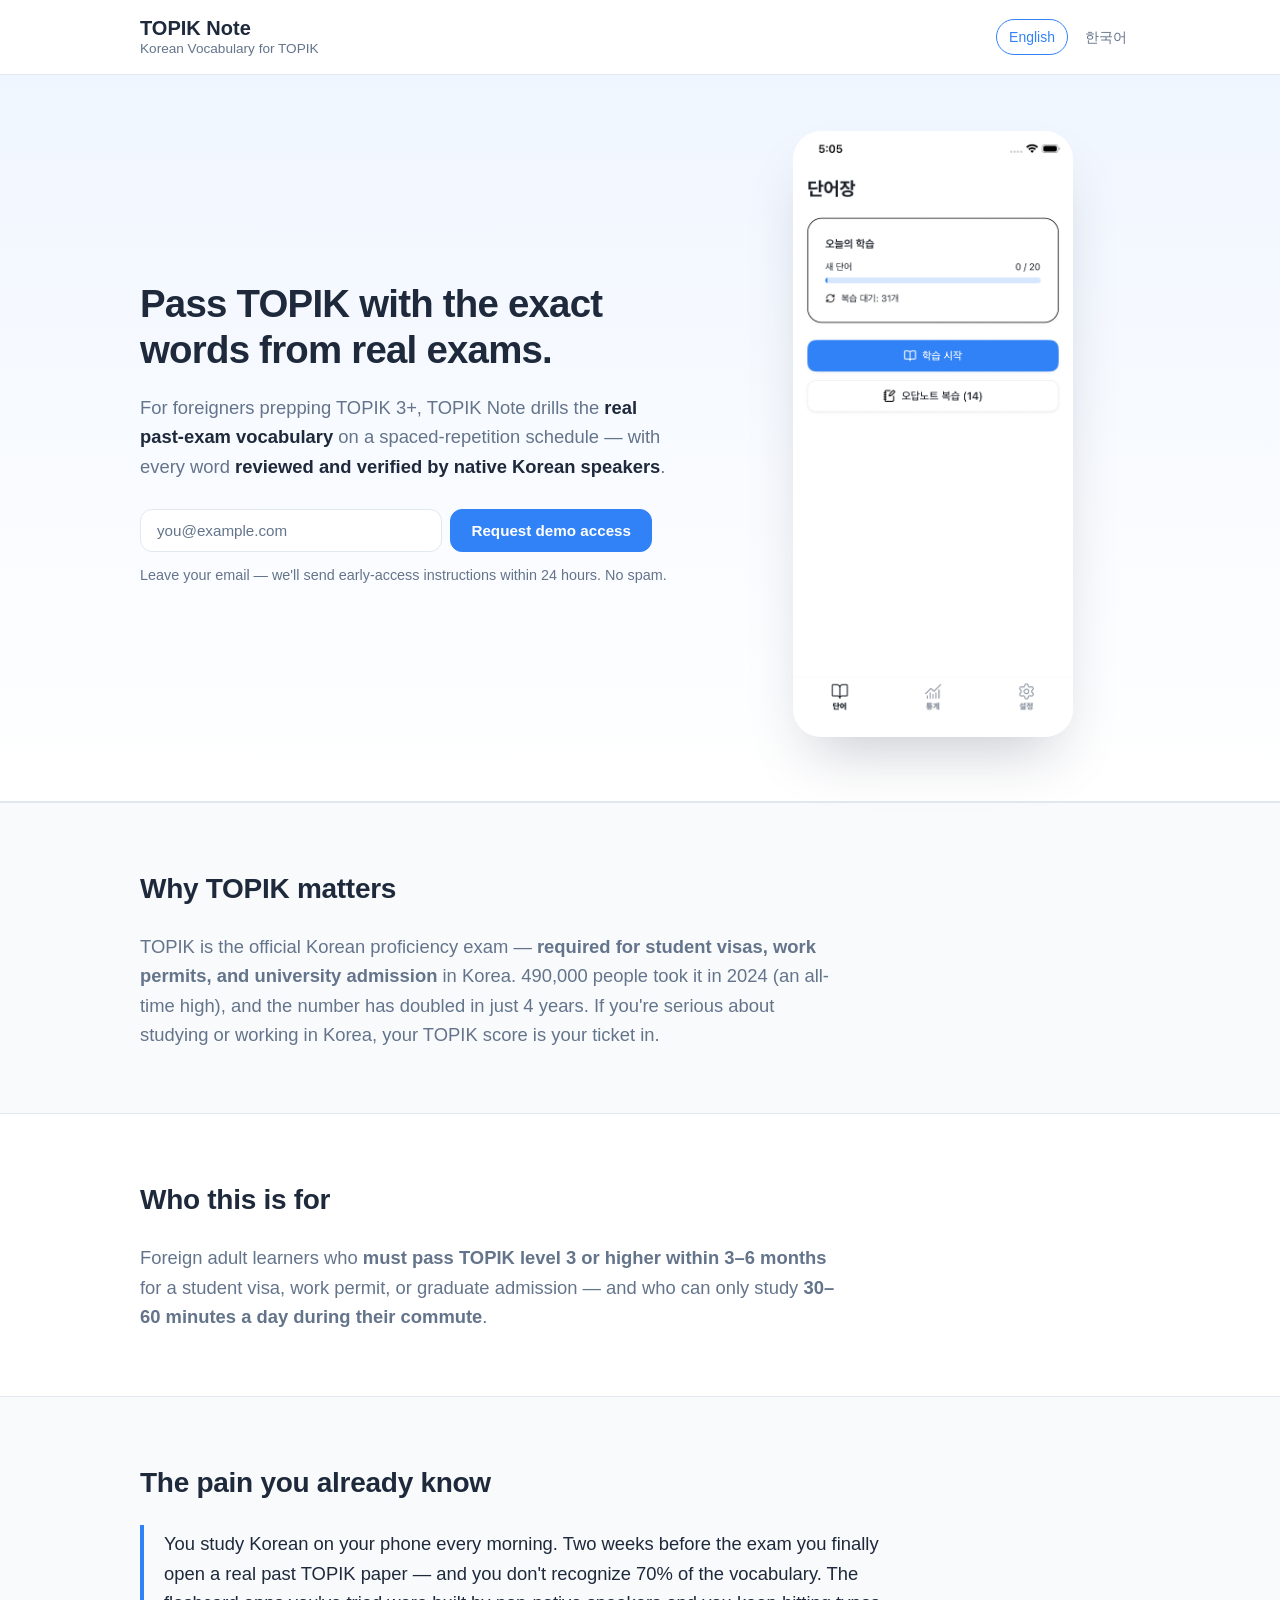
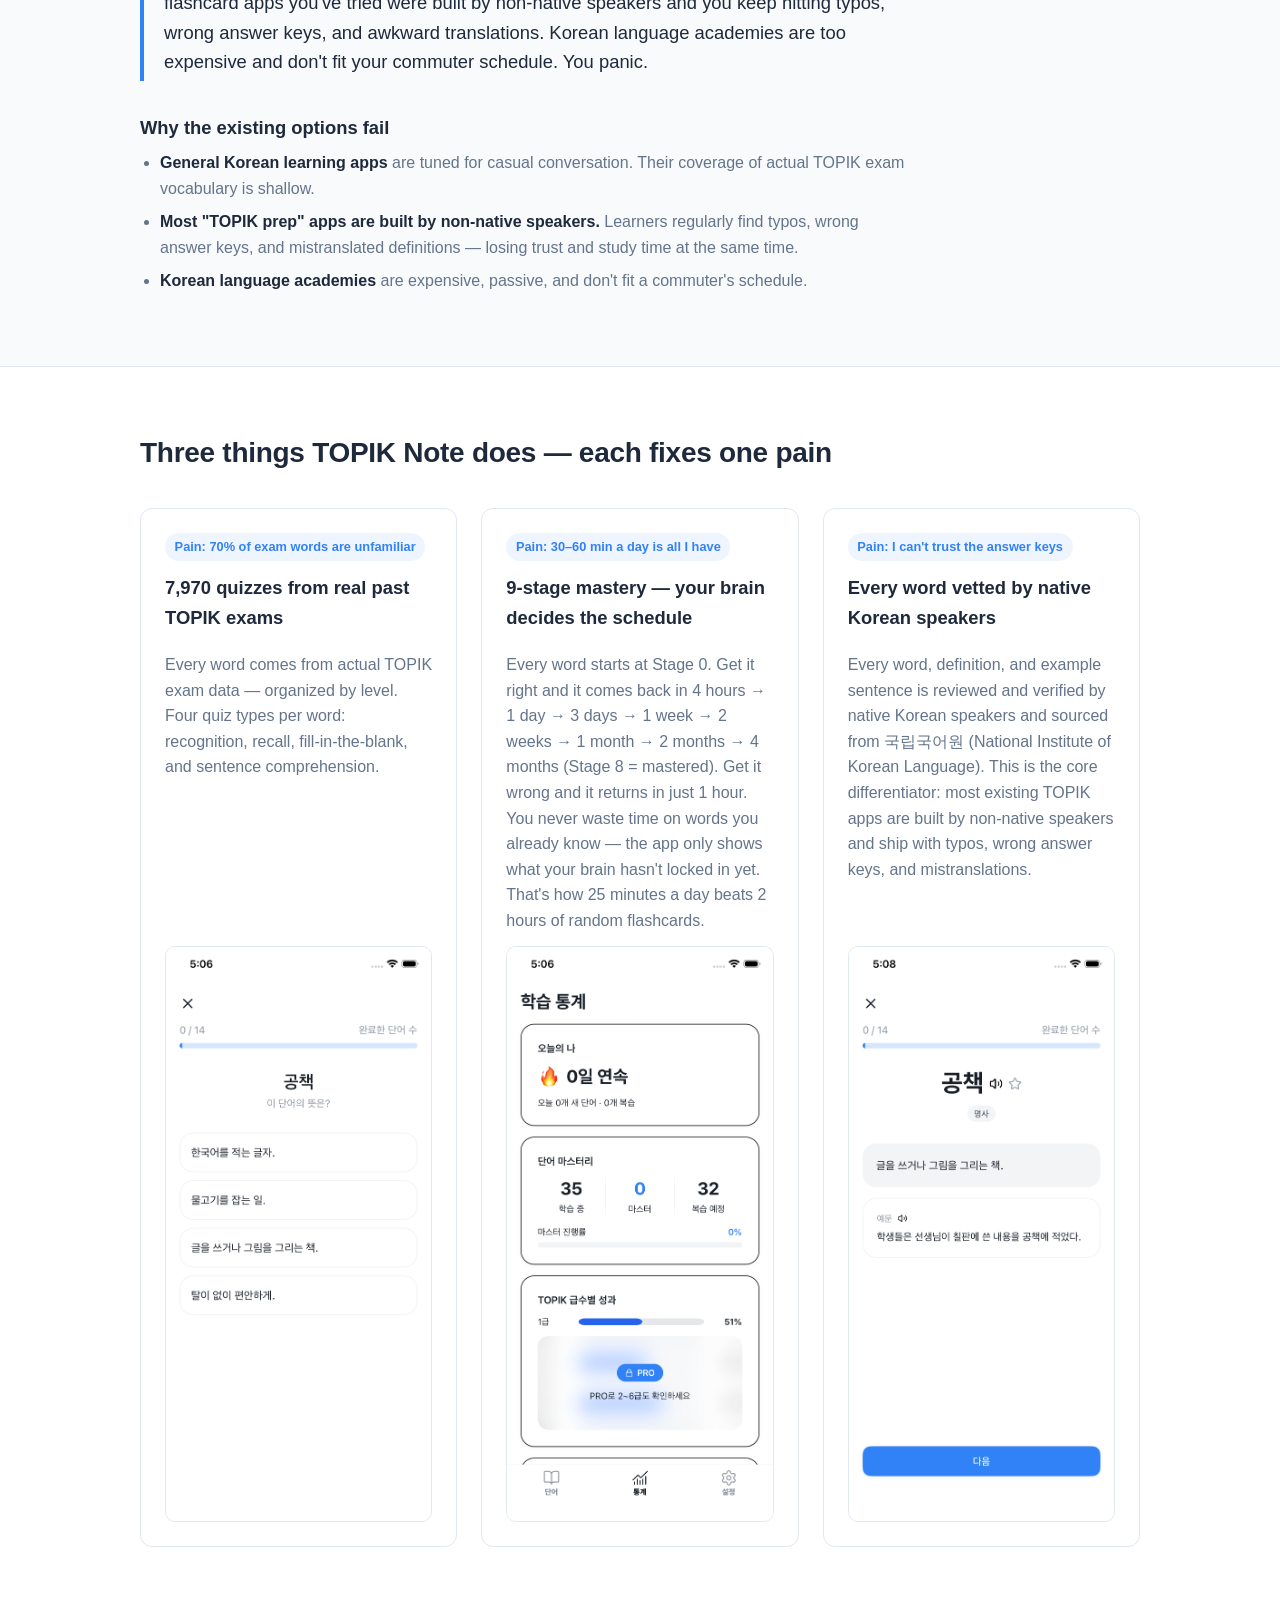
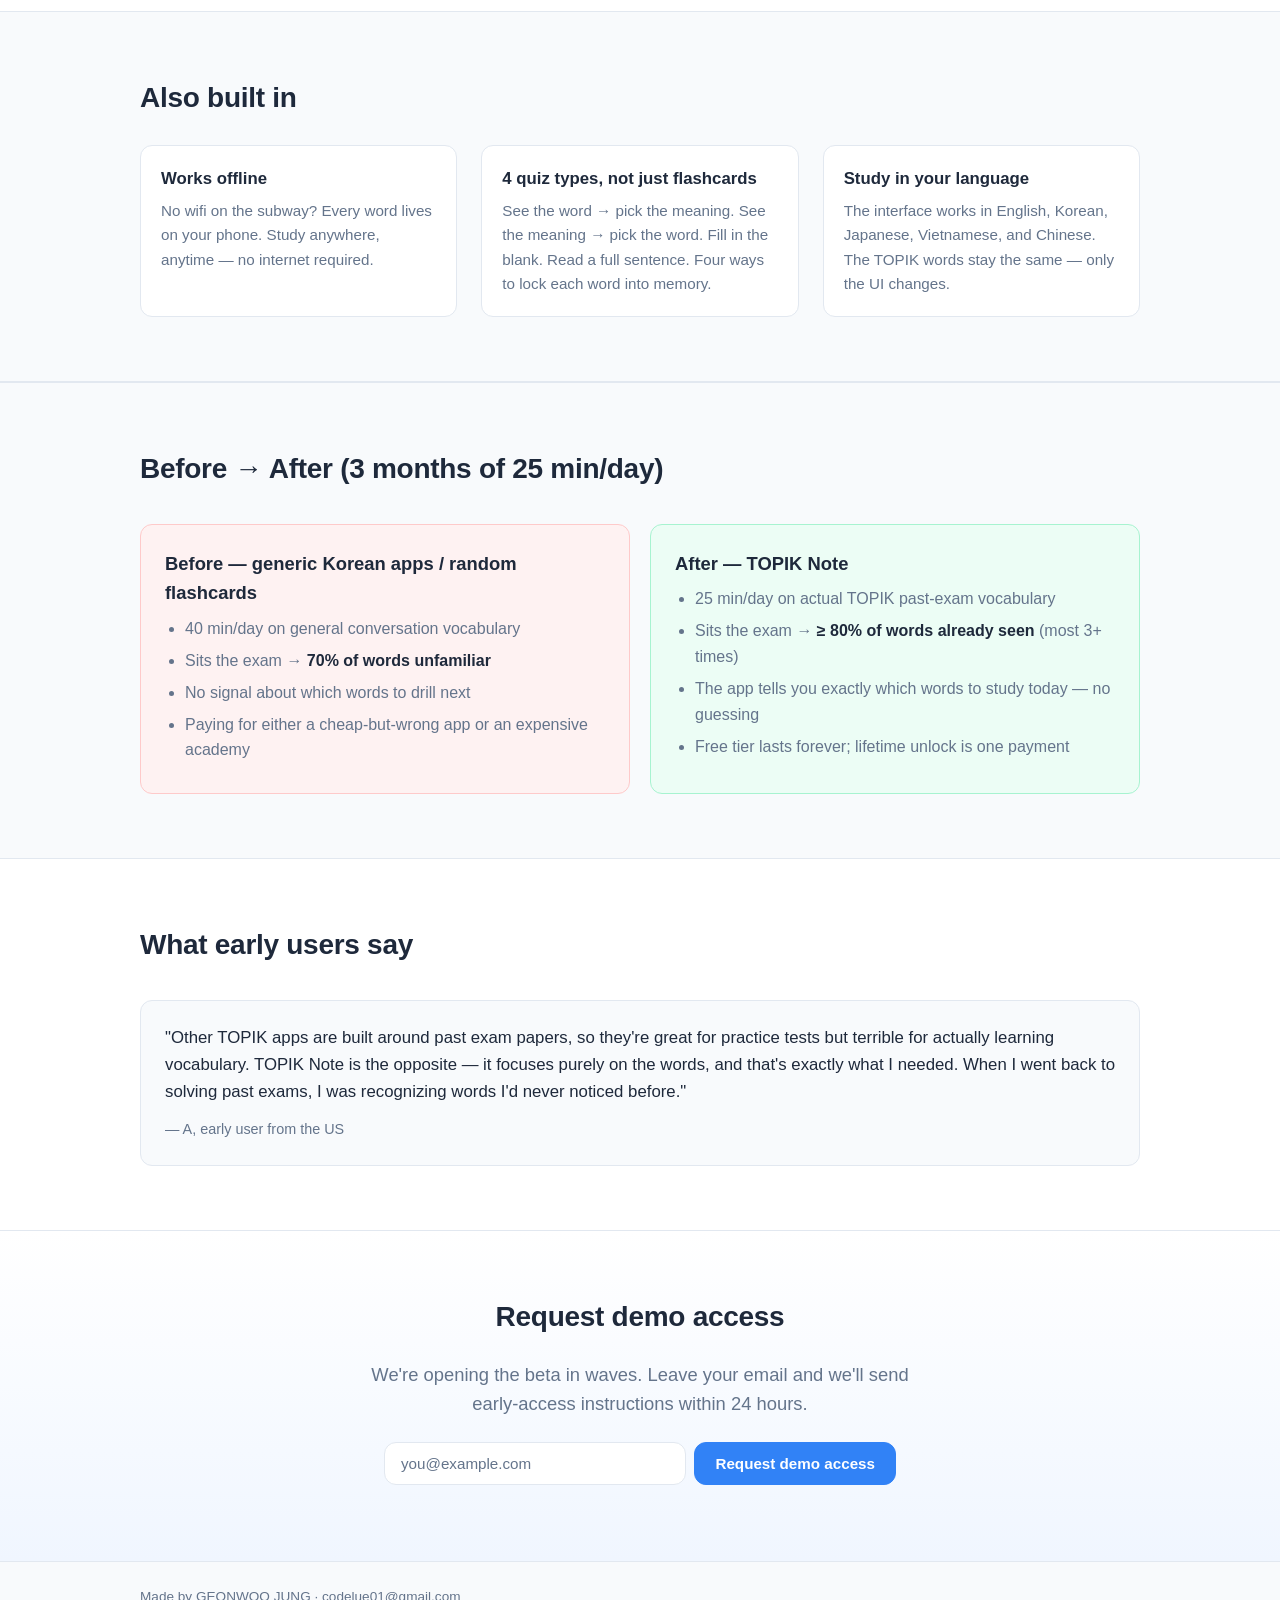
==== commit 81a40c73: "Remove competitor names + legal links; add Korean-native verification differentiator; update email" ====
--- a/index.html
+++ b/index.html
@@ -49,6 +49,19 @@
       </div>
     </section>
 
+    <!-- Why TOPIK matters -->
+    <section class="section section-surface">
+      <div class="container">
+        <h2>Why TOPIK matters</h2>
+        <p class="lead">
+          TOPIK is the official Korean proficiency exam — <strong>required for student visas, work permits,
+          and university admission</strong> in Korea. 490,000 people took it in 2024 (an all-time high),
+          and the number has doubled in just 4 years. If you're serious about studying or working in Korea,
+          your TOPIK score is your ticket in.
+        </p>
+      </div>
+    </section>
+
     <!-- Who this is for -->
     <section class="section">
       <div class="container">
@@ -96,10 +109,12 @@
 
           <article class="feature-card">
             <div class="feature-pain">Pain: 30–60 min a day is all I have</div>
-            <h3>SM-2 spaced repetition — review only when you need to</h3>
-            <p>The app schedules each word the moment you're about to forget it. Struggled words come
-               back tomorrow. Mastered words space out up to 120 days. Your study minutes go where
-               they move the exam score.</p>
+            <h3>9-stage mastery — your brain decides the schedule</h3>
+            <p>Every word starts at Stage 0. Get it right and it comes back in
+               4 hours → 1 day → 3 days → 1 week → 2 weeks → 1 month → 2 months → 4 months (Stage 8 = mastered).
+               Get it wrong and it returns in just 1 hour. You never waste time on words you already know —
+               the app only shows what your brain hasn't locked in yet. That's how 25 minutes a day
+               beats 2 hours of random flashcards.</p>
             <img src="screenshots/stats.png" alt="TOPIK Note stats dashboard showing accuracy trend" class="feature-img">
           </article>
 
@@ -112,6 +127,27 @@
                speakers and ship with typos, wrong answer keys, and mistranslations.</p>
             <img src="screenshots/wordcard.png" alt="TOPIK Note word detail card with definition and example" class="feature-img">
           </article>
+        </div>
+      </div>
+    </section>
+
+    <!-- Also -->
+    <section class="section section-surface">
+      <div class="container">
+        <h2>Also built in</h2>
+        <div class="also-grid">
+          <div class="also-item">
+            <strong>Works offline</strong>
+            <p>No wifi on the subway? Every word lives on your phone. Study anywhere, anytime — no internet required.</p>
+          </div>
+          <div class="also-item">
+            <strong>4 quiz types, not just flashcards</strong>
+            <p>See the word → pick the meaning. See the meaning → pick the word. Fill in the blank. Read a full sentence. Four ways to lock each word into memory.</p>
+          </div>
+          <div class="also-item">
+            <strong>Study in your language</strong>
+            <p>The interface works in English, Korean, Japanese, Vietnamese, and Chinese. The TOPIK words stay the same — only the UI changes.</p>
+          </div>
         </div>
       </div>
     </section>
@@ -135,7 +171,7 @@
             <ul>
               <li>25 min/day on actual TOPIK past-exam vocabulary</li>
               <li>Sits the exam &rarr; <strong>≥ 80% of words already seen</strong> (most 3+ times)</li>
-              <li>SRS queue tells you exactly what to study today</li>
+              <li>The app tells you exactly which words to study today — no guessing</li>
               <li>Free tier lasts forever; lifetime unlock is one payment</li>
             </ul>
           </div>
--- a/styles.css
+++ b/styles.css
@@ -281,6 +281,30 @@
   border: 1px solid var(--border);
 }
 
+/* Also built in */
+.also-grid {
+  display: grid;
+  grid-template-columns: repeat(auto-fit, minmax(240px, 1fr));
+  gap: 1.5rem;
+  margin-top: 1.5rem;
+}
+.also-item {
+  padding: 1.25rem;
+  border: 1px solid var(--border);
+  border-radius: var(--radius);
+  background: var(--bg);
+}
+.also-item strong {
+  display: block;
+  font-size: 1.05rem;
+  margin-bottom: 0.4rem;
+}
+.also-item p {
+  margin: 0;
+  color: var(--muted);
+  font-size: 0.95rem;
+}
+
 /* Compare */
 .compare-grid {
   display: grid;
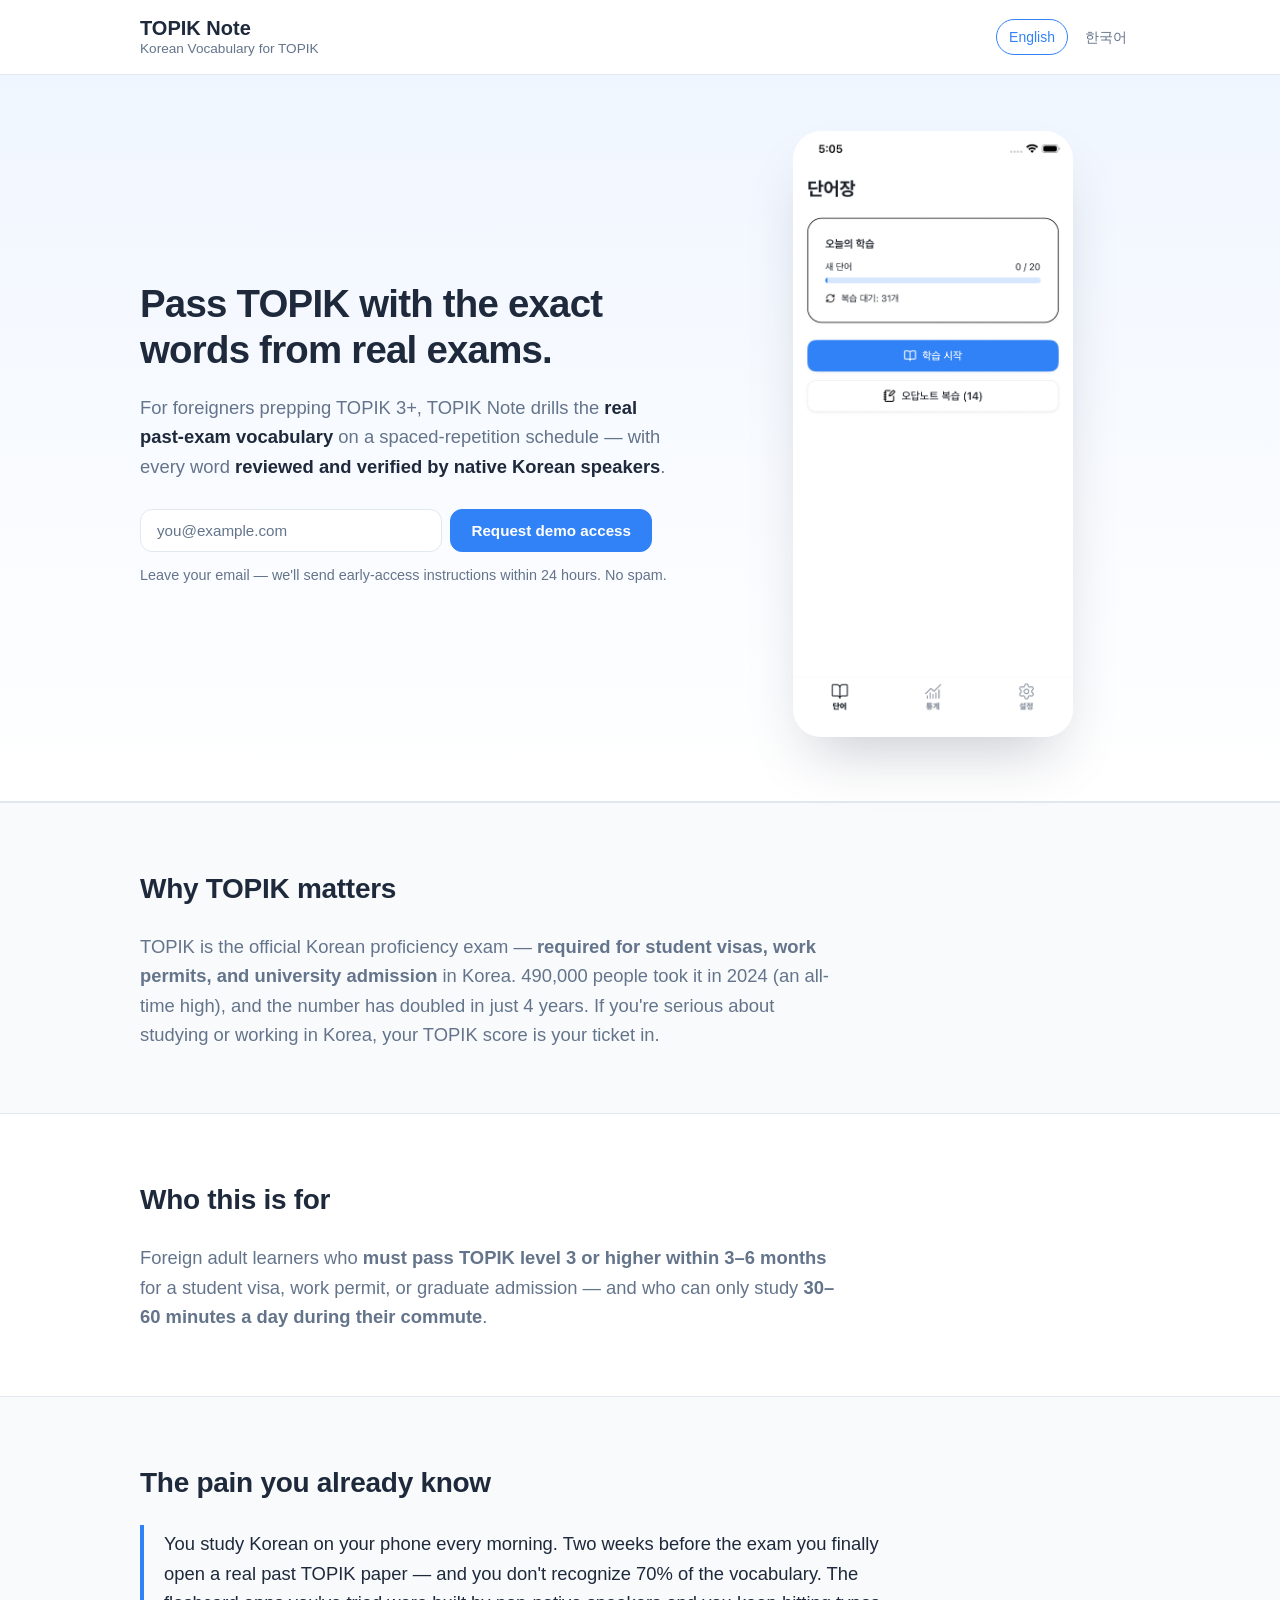
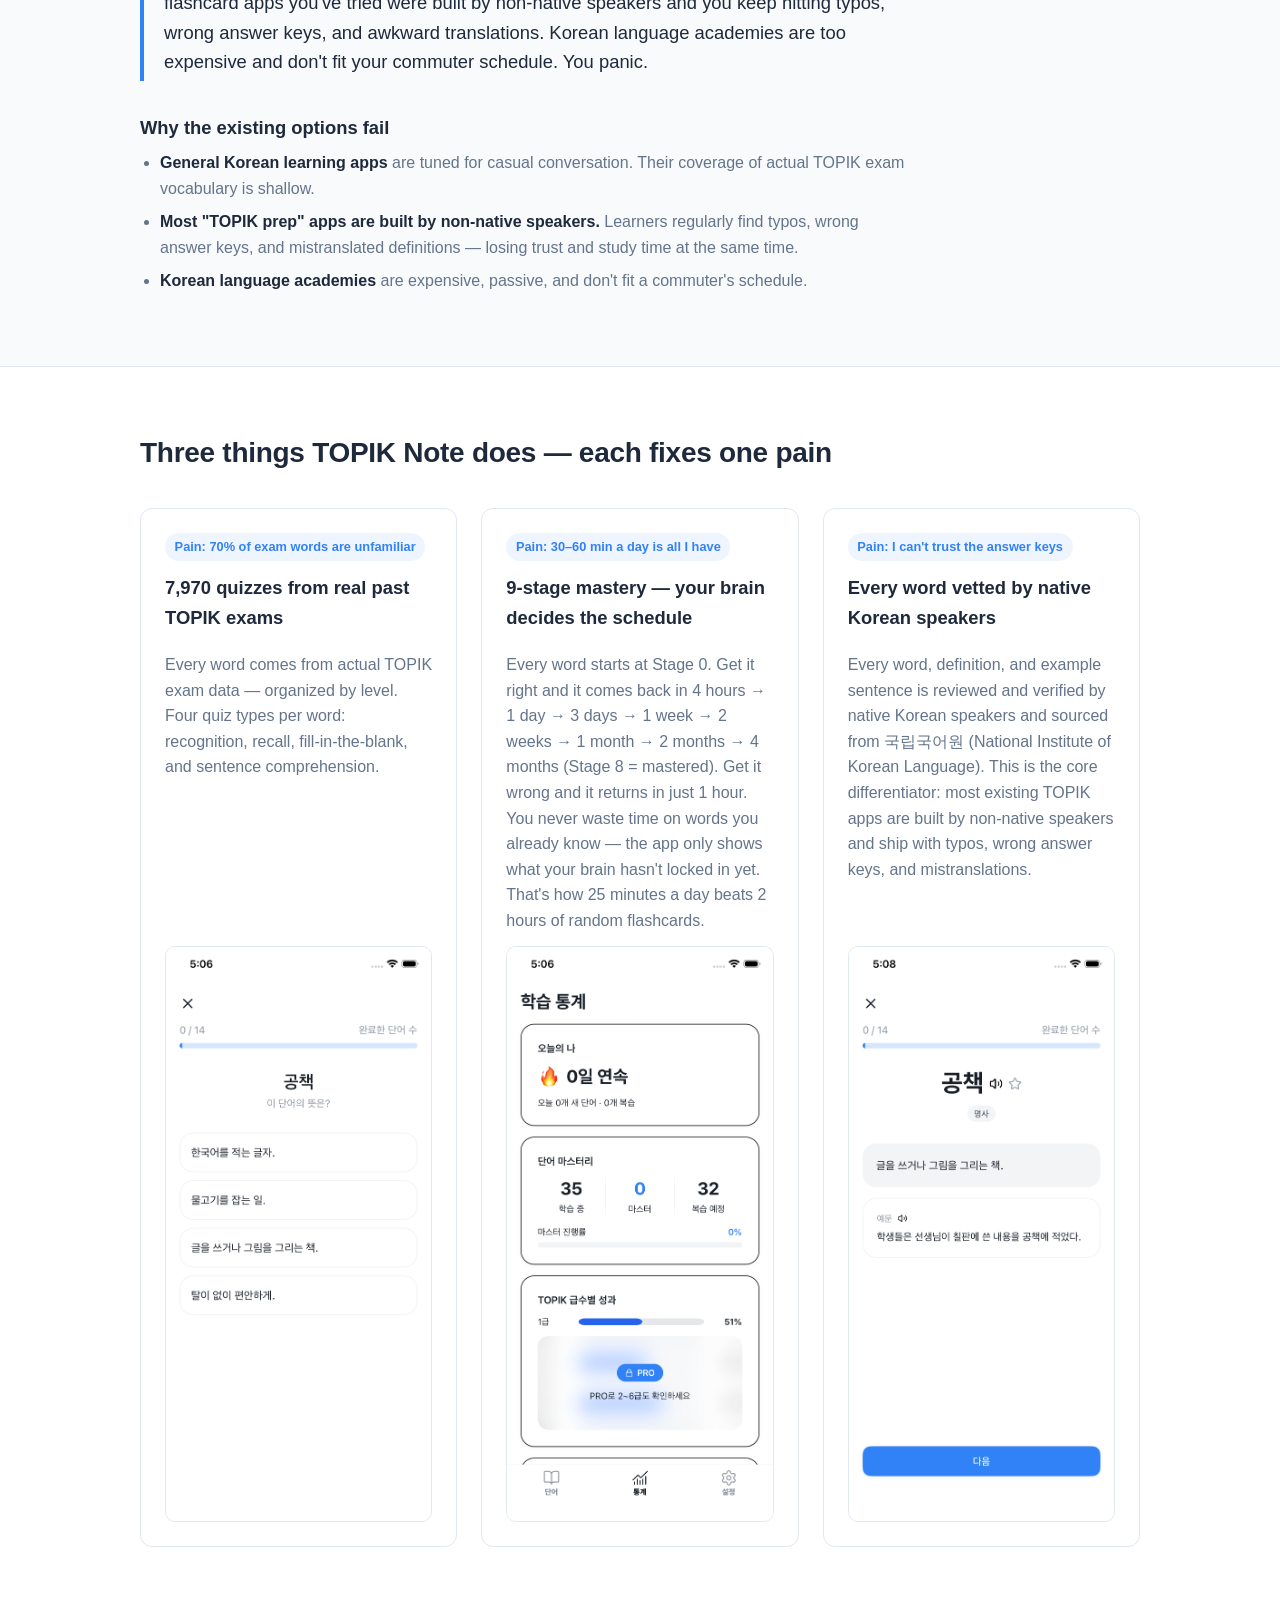
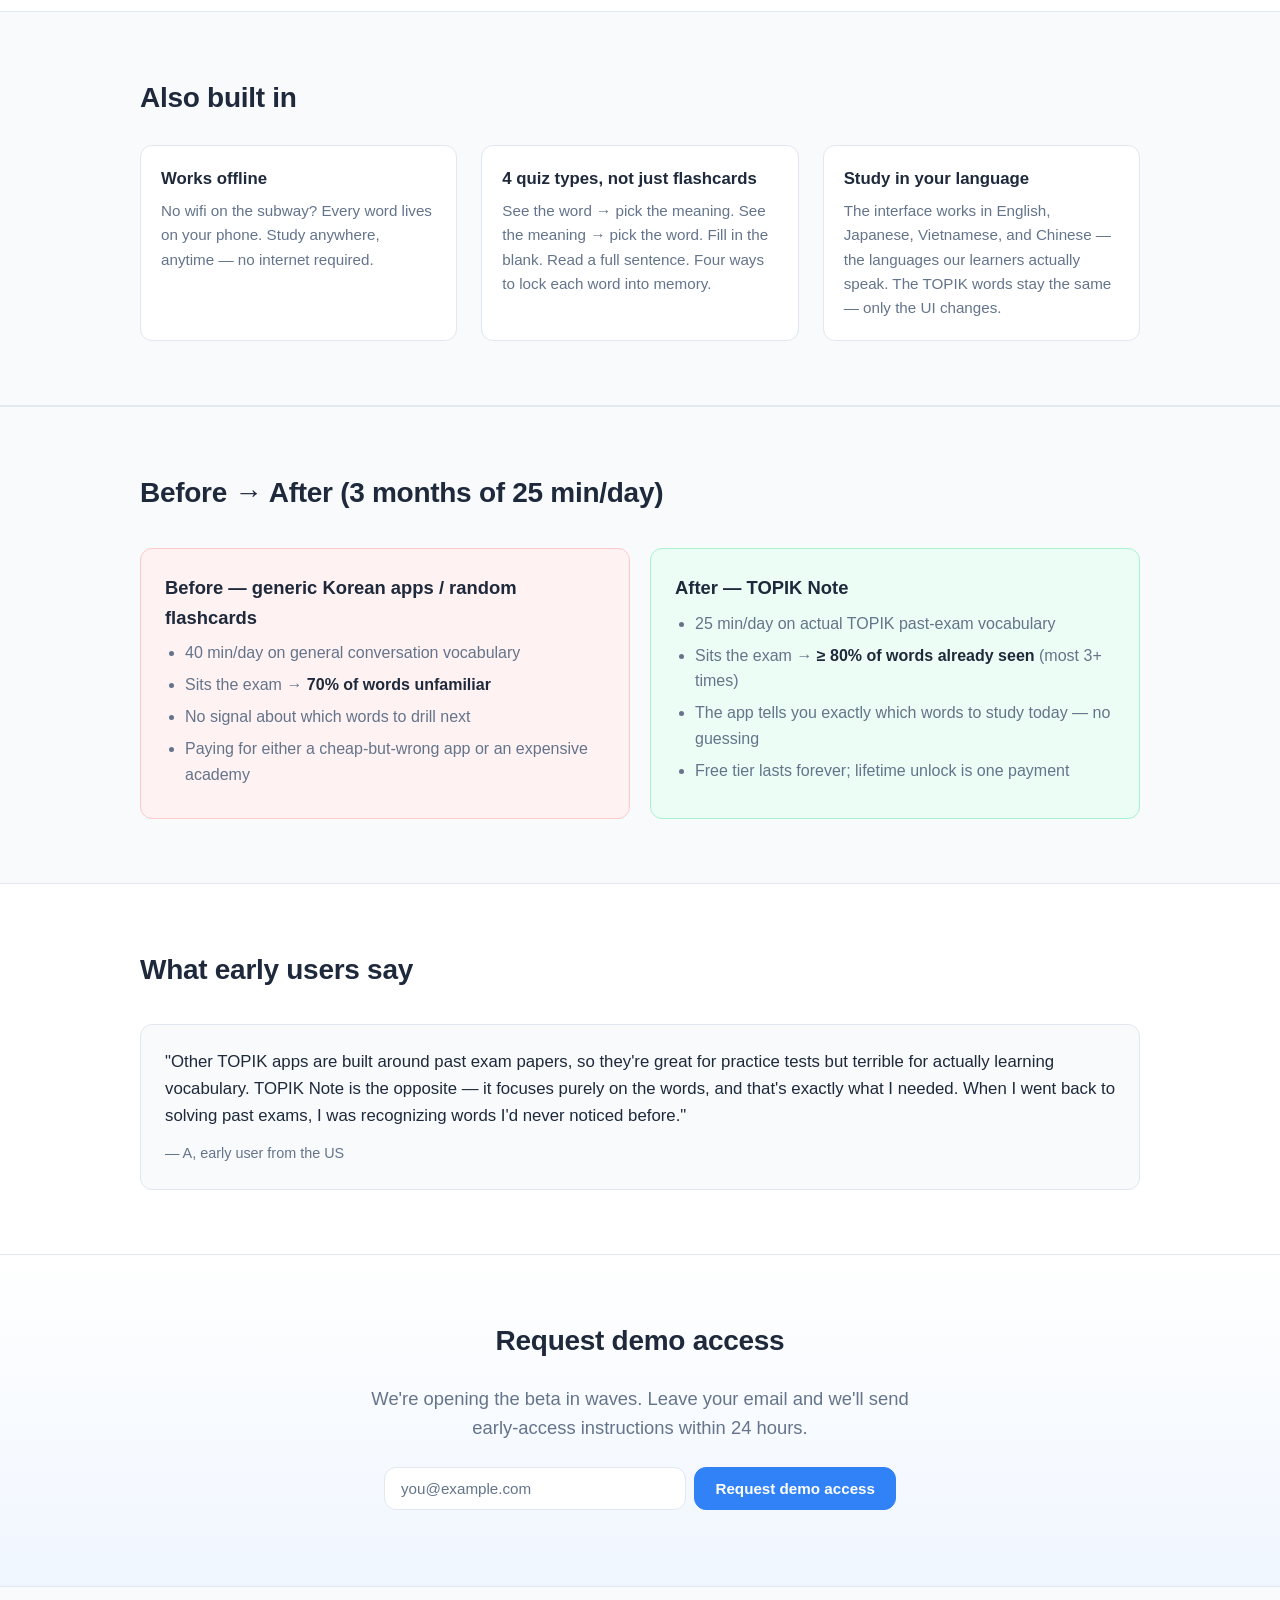
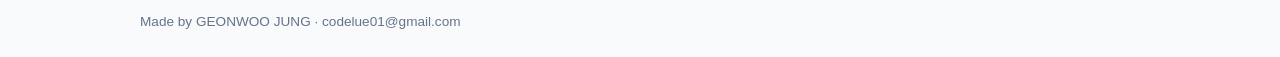
==== commit bfd8503b: "Remove competitor names + legal links; add Korean-native verification differentiator; update email" ====
--- a/index.html
+++ b/index.html
@@ -146,7 +146,7 @@
           </div>
           <div class="also-item">
             <strong>Study in your language</strong>
-            <p>The interface works in English, Korean, Japanese, Vietnamese, and Chinese. The TOPIK words stay the same — only the UI changes.</p>
+            <p>The interface works in English, Japanese, Vietnamese, and Chinese — the languages our learners actually speak. The TOPIK words stay the same — only the UI changes.</p>
           </div>
         </div>
       </div>
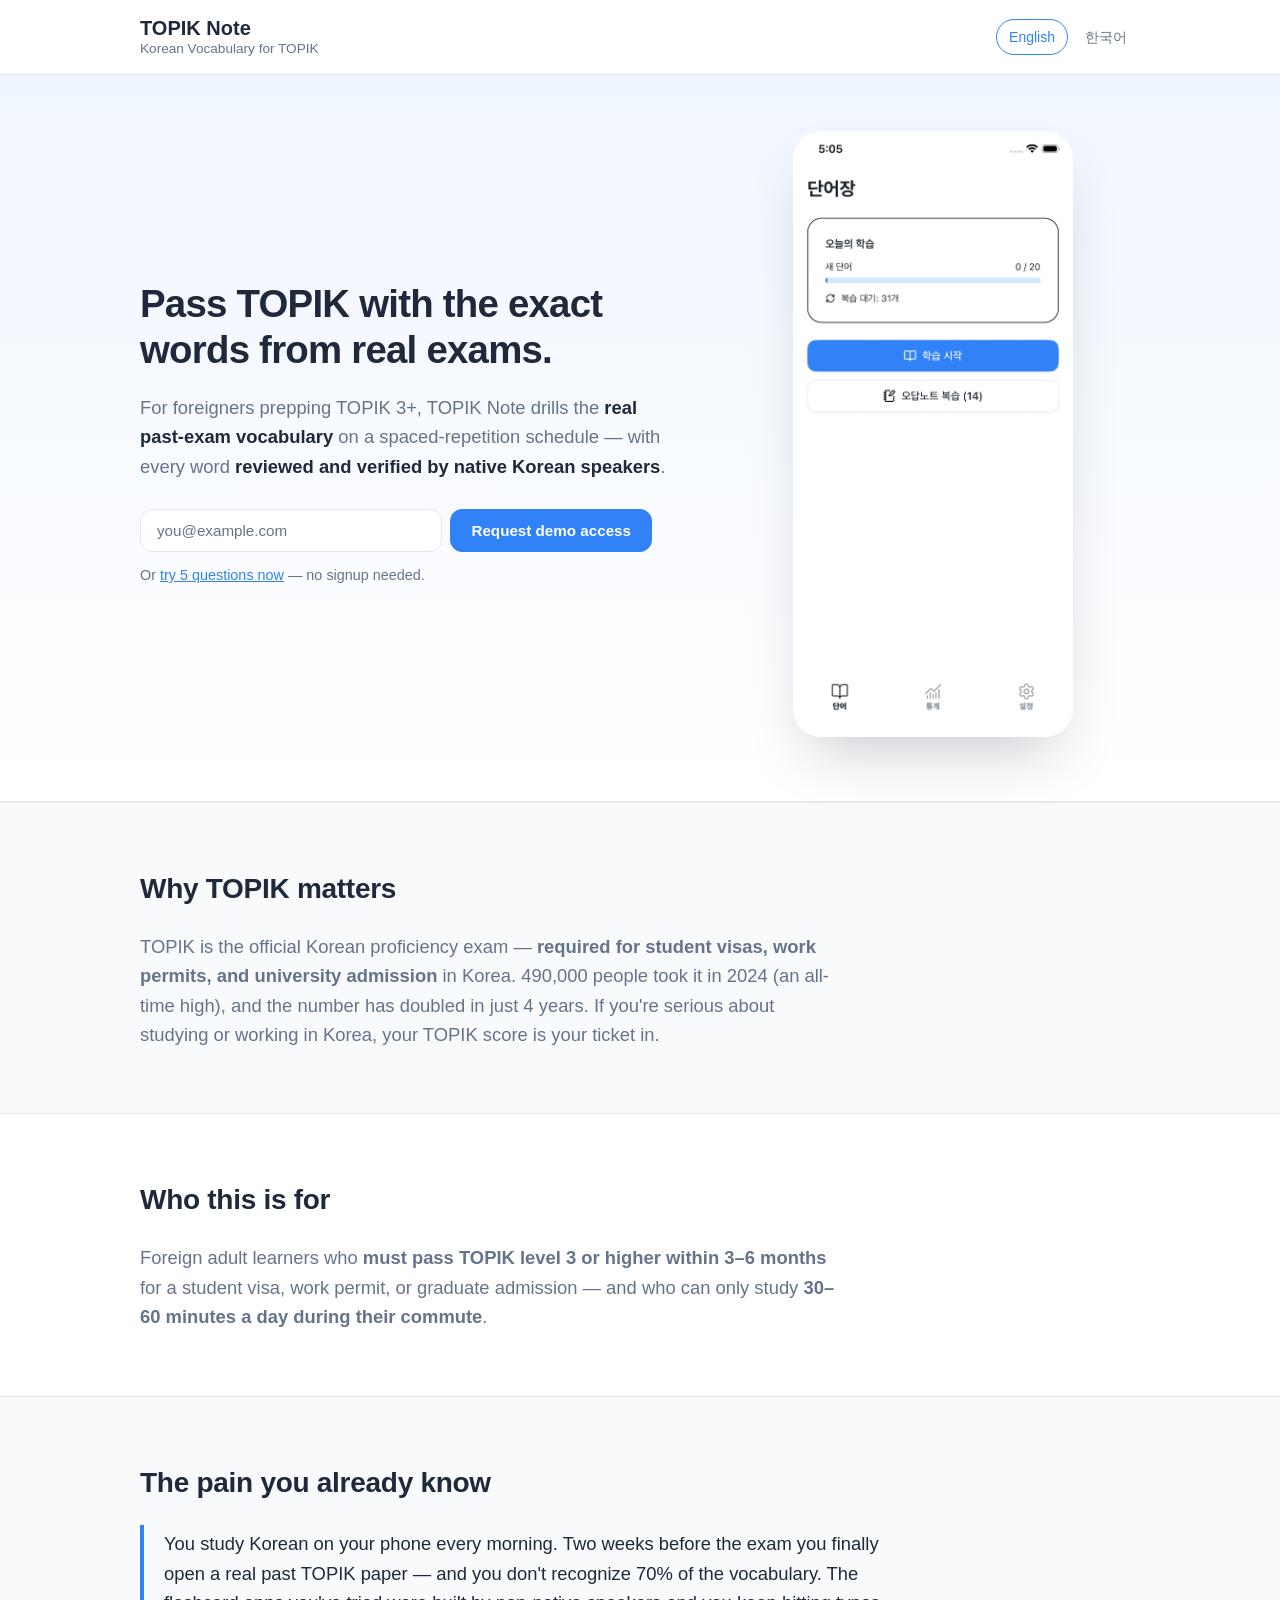
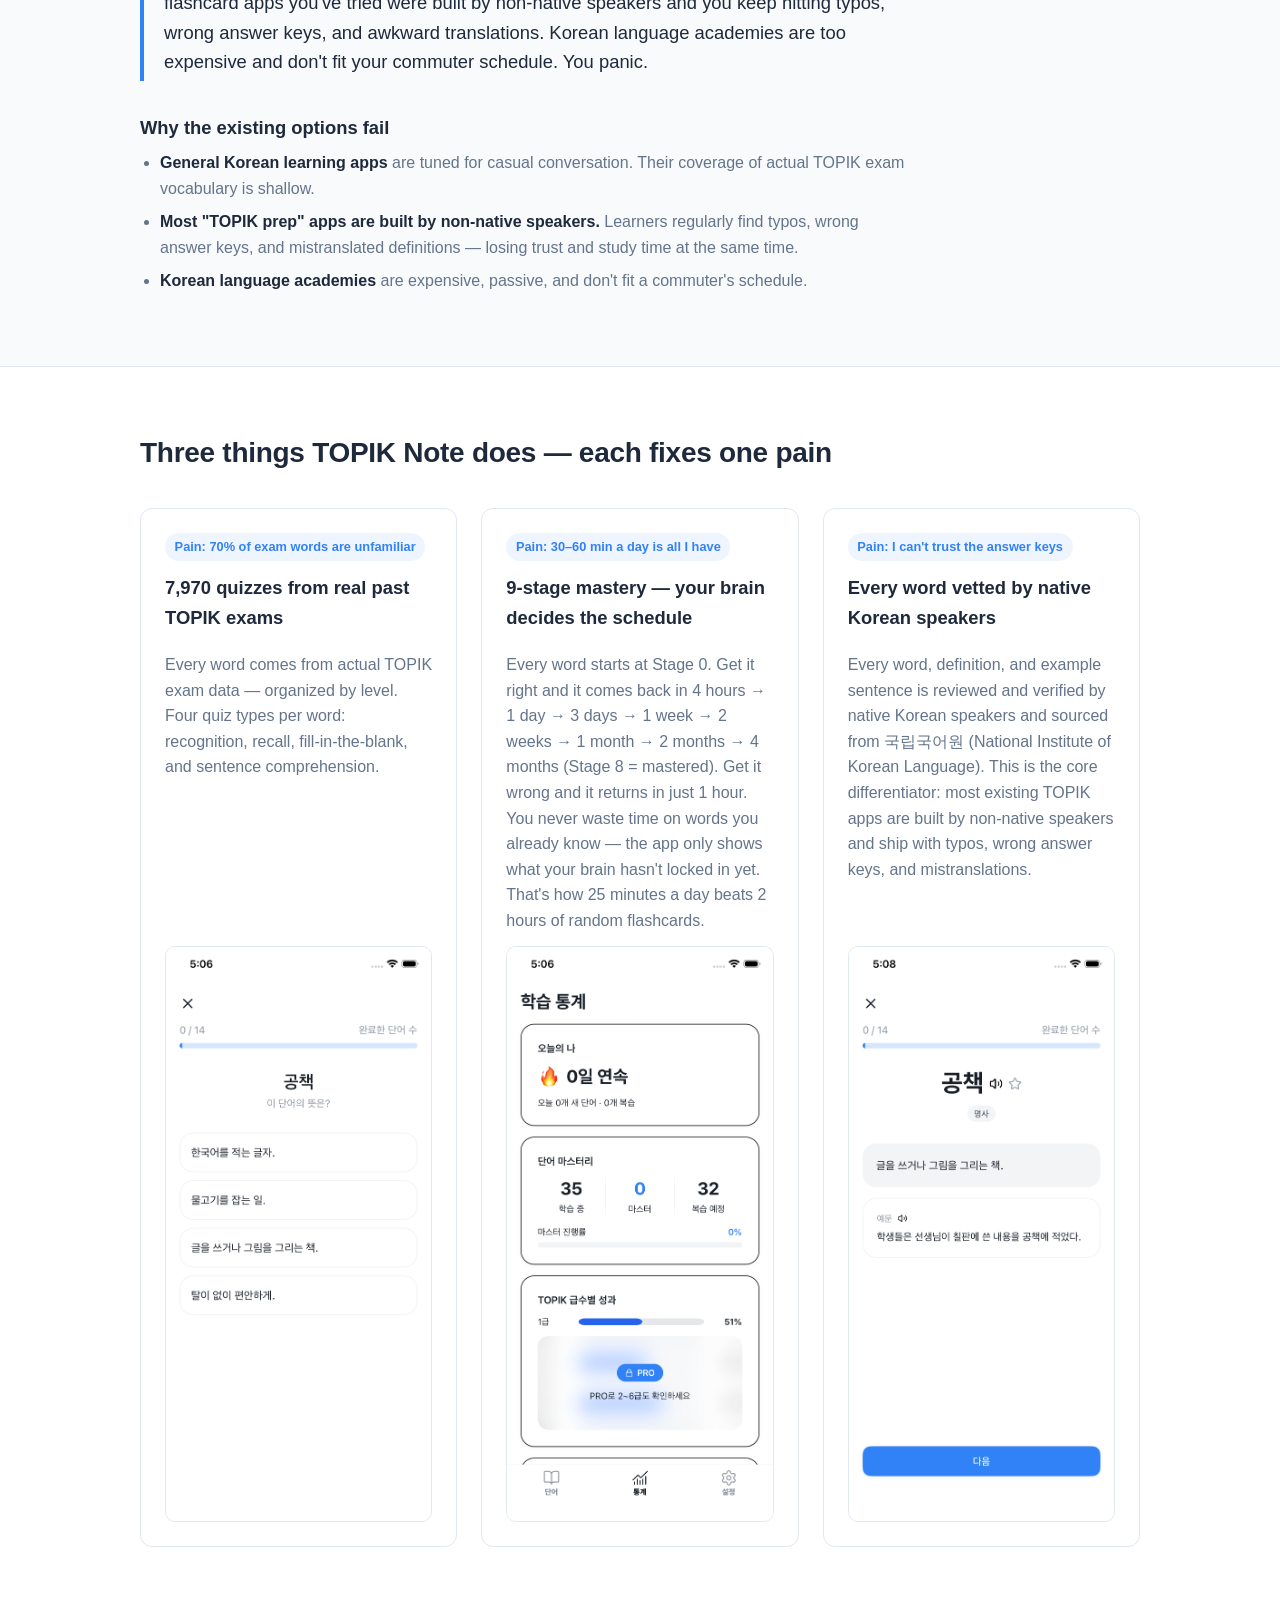
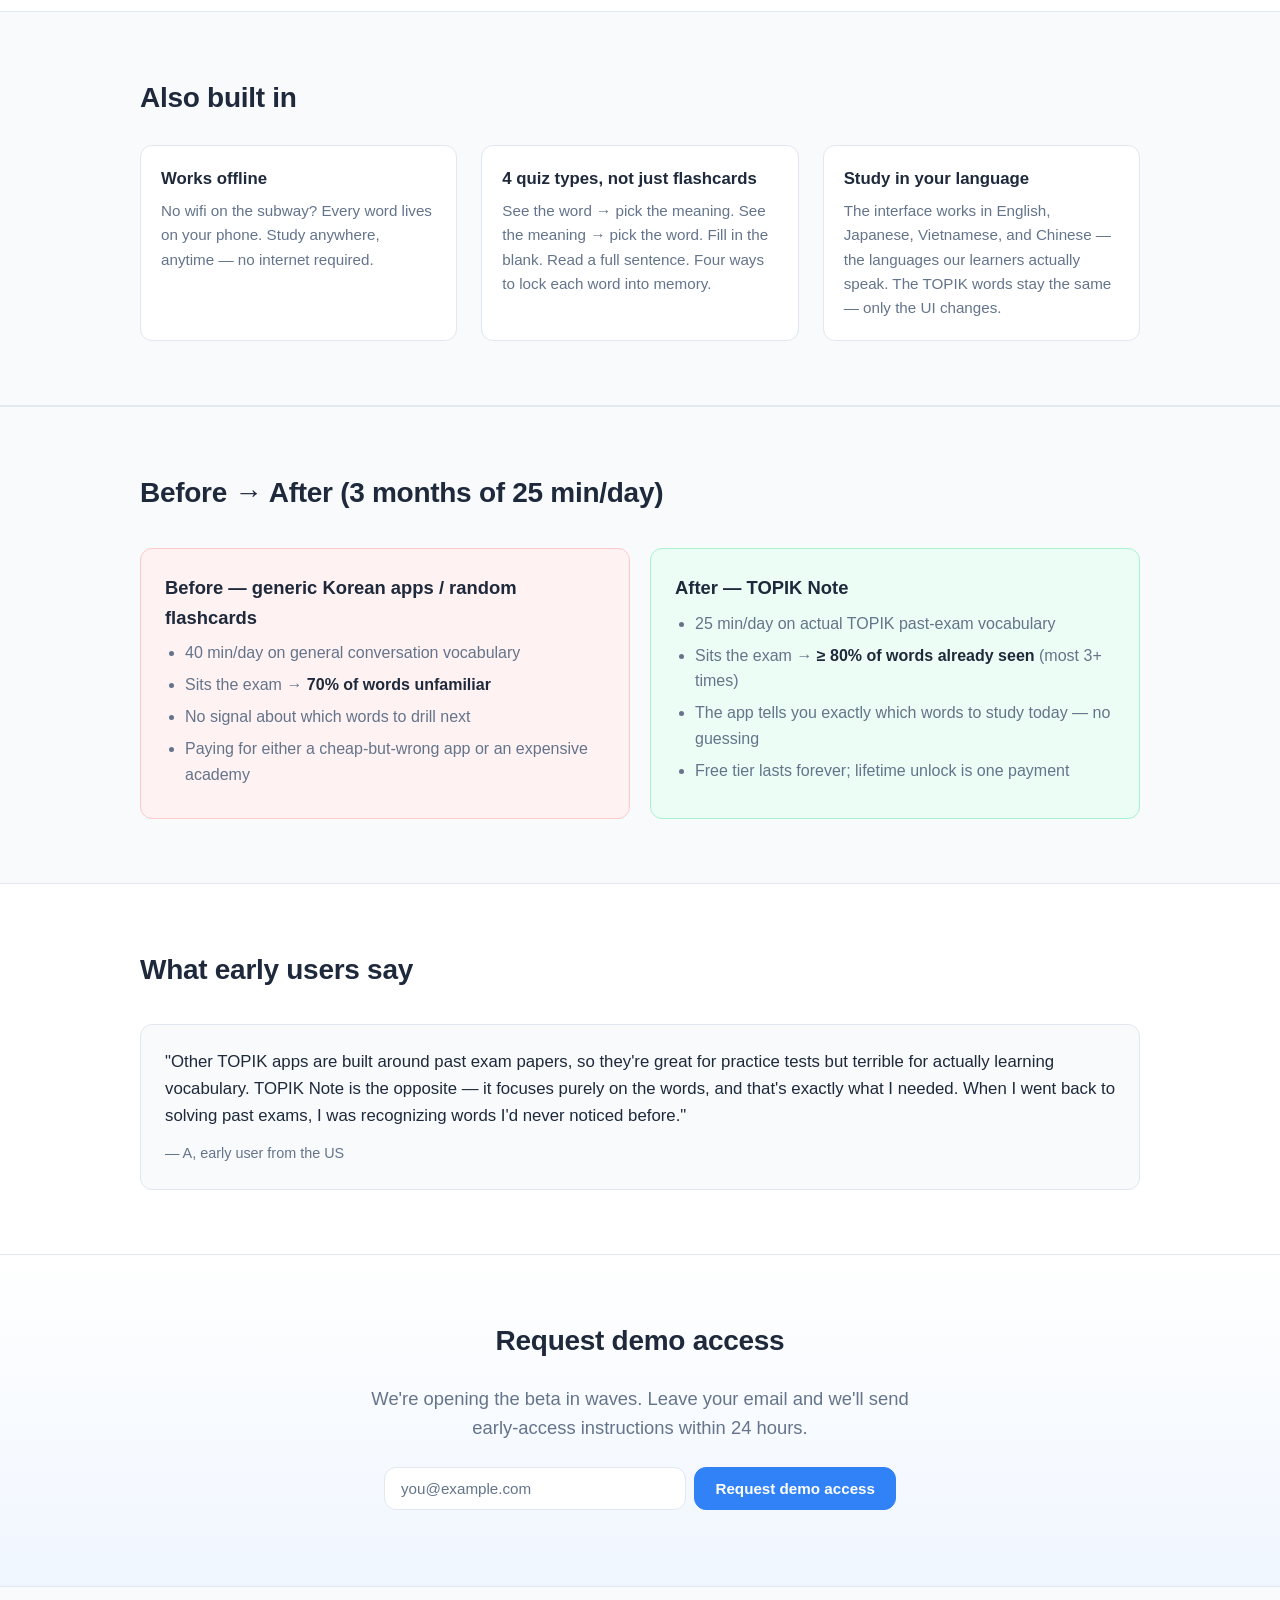
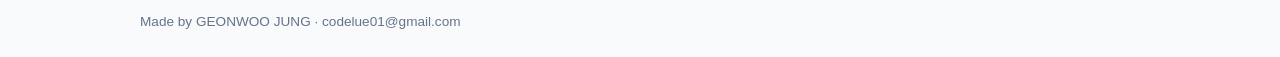
==== commit f1cb9ca8: "Remove competitor names + legal links; add Korean-native verification differentiator; update email" ====
--- a/index.html
+++ b/index.html
@@ -41,7 +41,7 @@
             <input type="email" id="email-hero" name="email" required autocomplete="email" placeholder="you@example.com">
             <button type="submit" class="btn btn-primary">Request demo access</button>
           </form>
-          <p class="hero-fineprint">Leave your email — we'll send early-access instructions within 24 hours. No spam.</p>
+          <p class="hero-fineprint">Or <a href="demo.html" style="color:var(--primary);text-decoration:underline;">try 5 questions now</a> — no signup needed.</p>
         </div>
         <div class="hero-visual">
           <img src="screenshots/main.png" alt="TOPIK Note home screen showing today's study quota" class="phone-img">
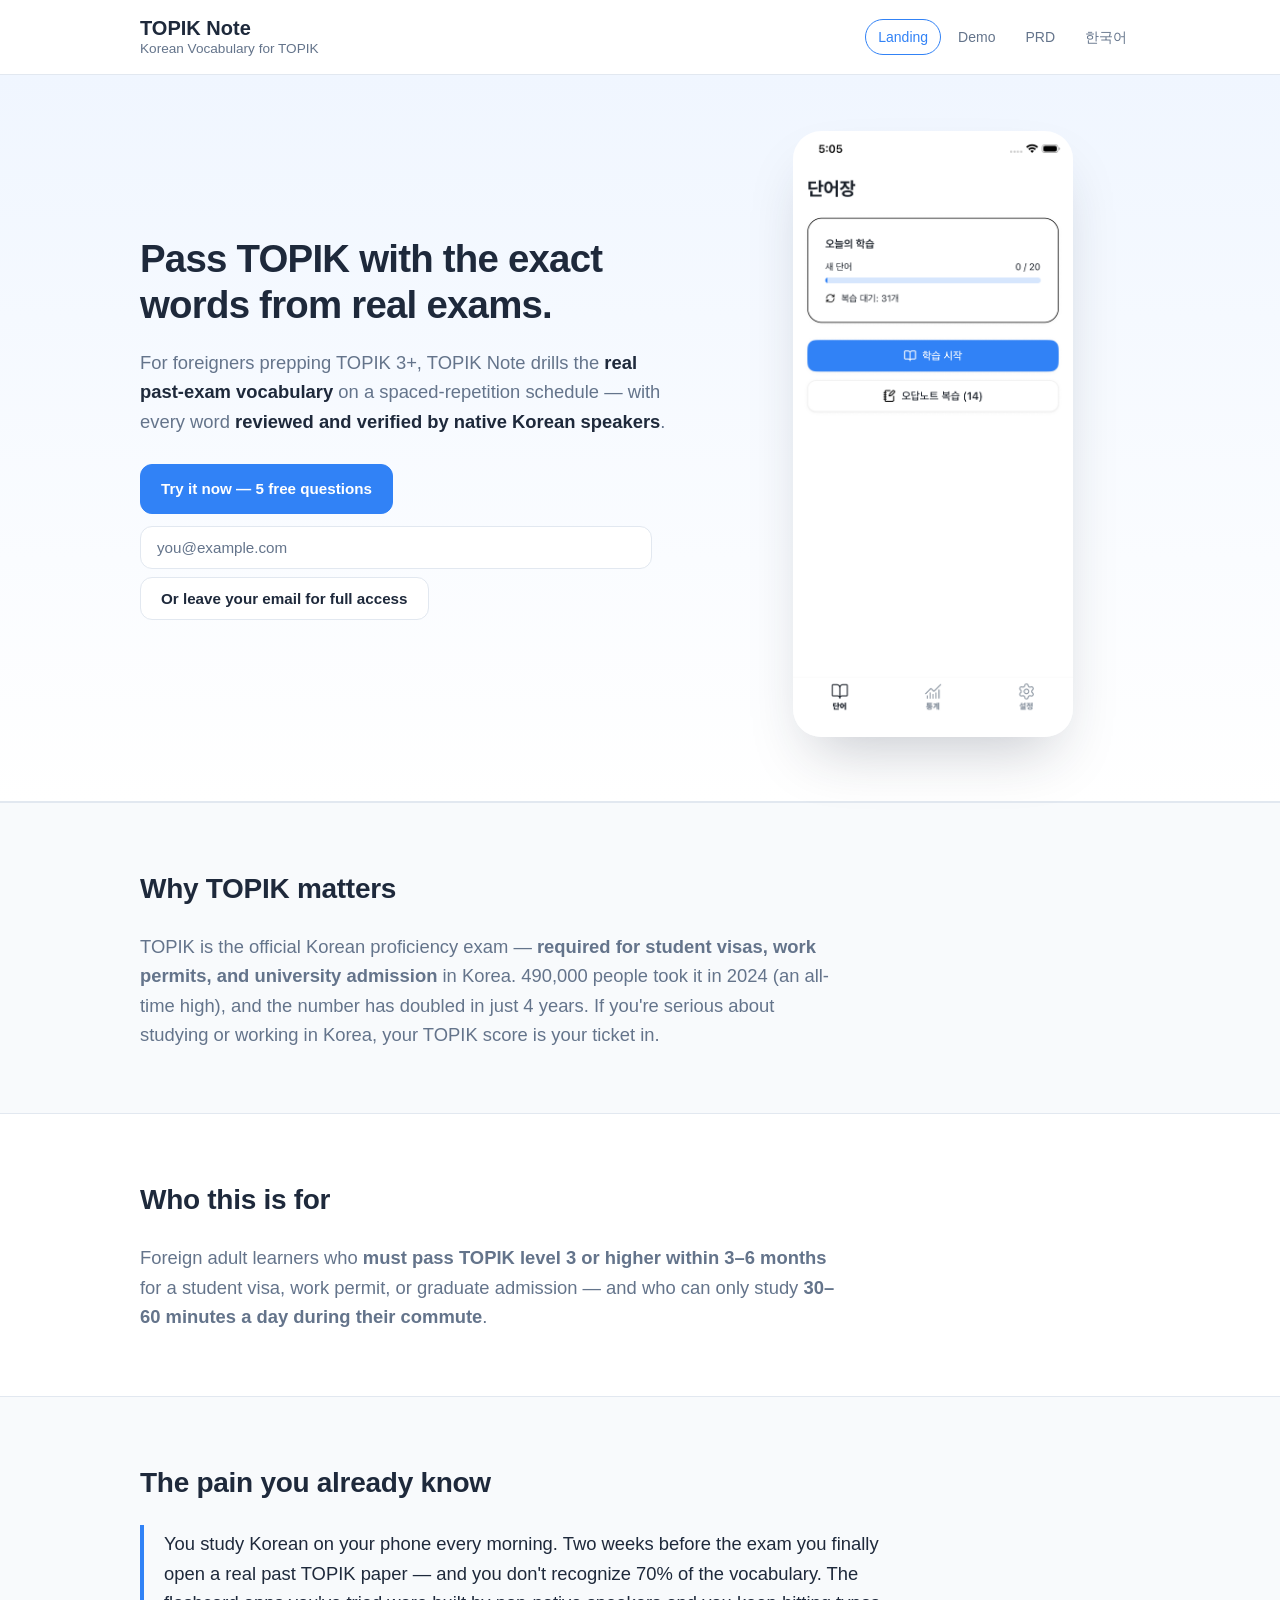
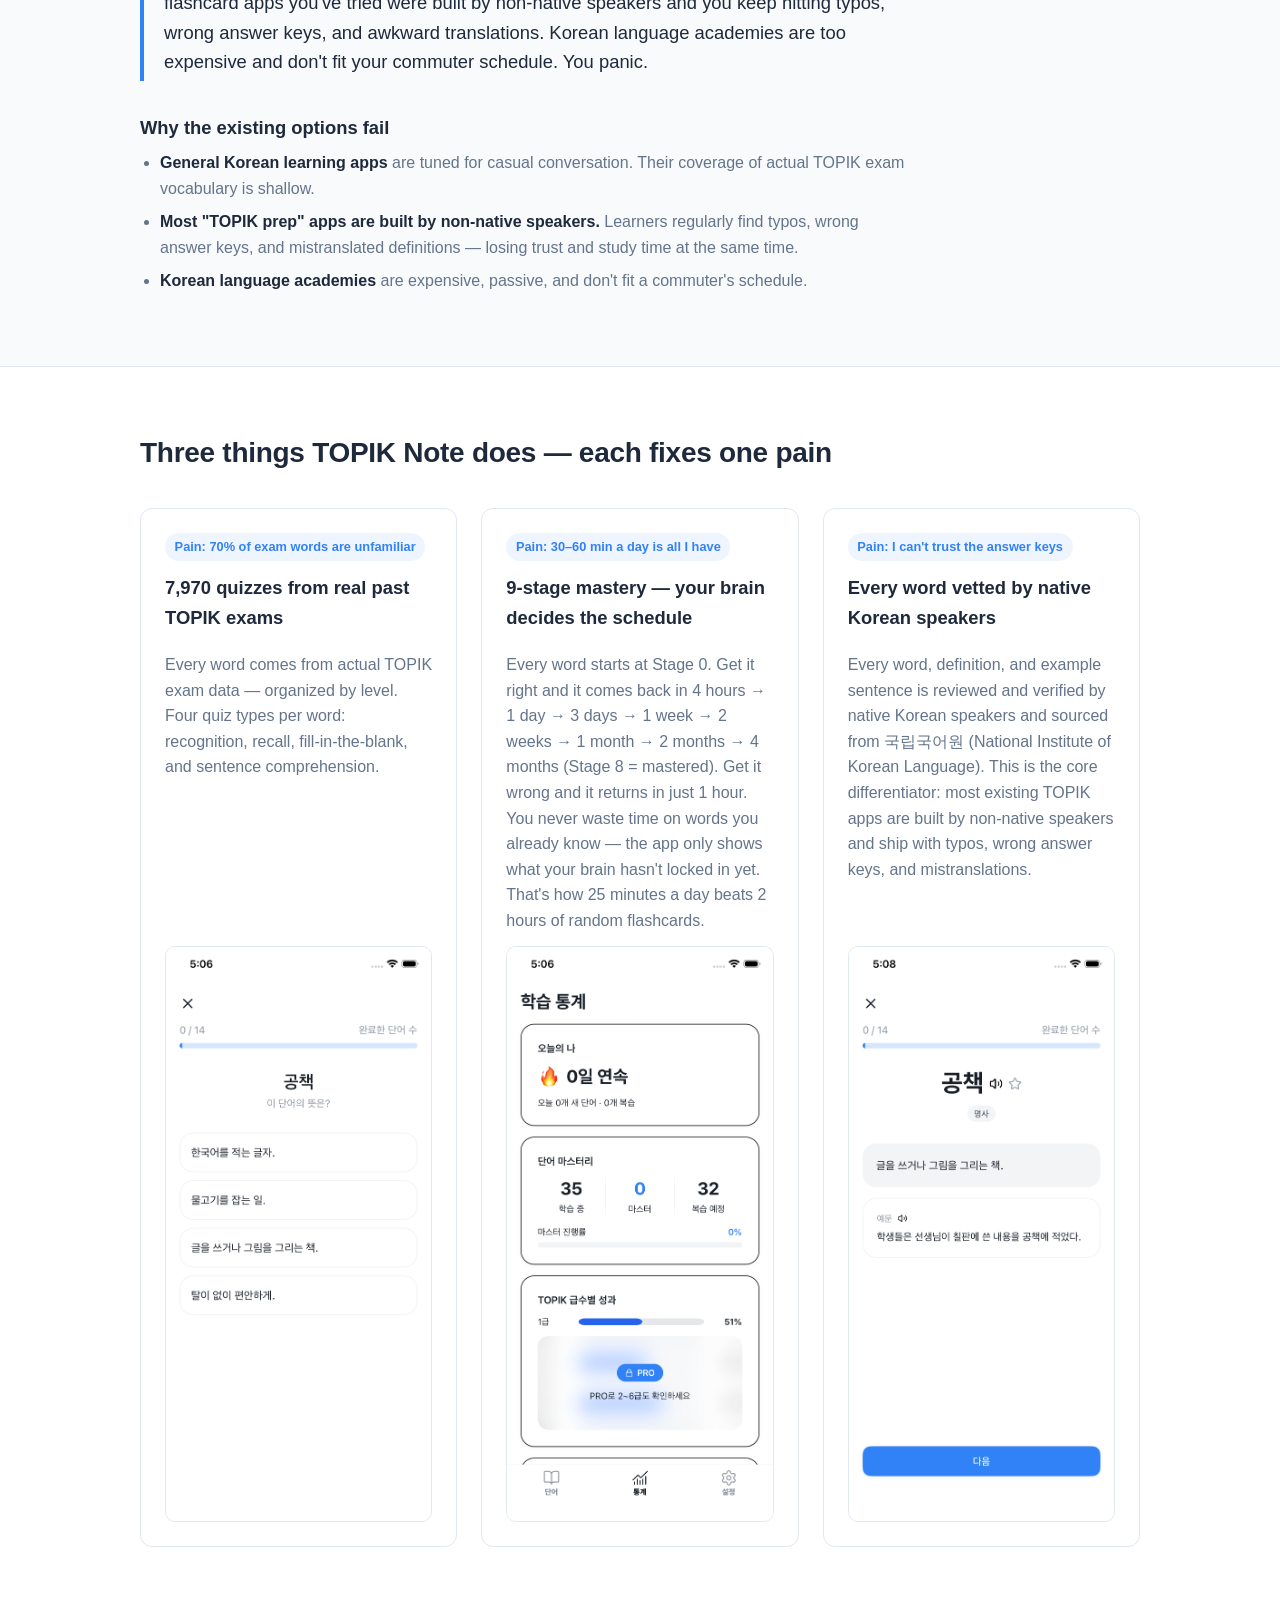
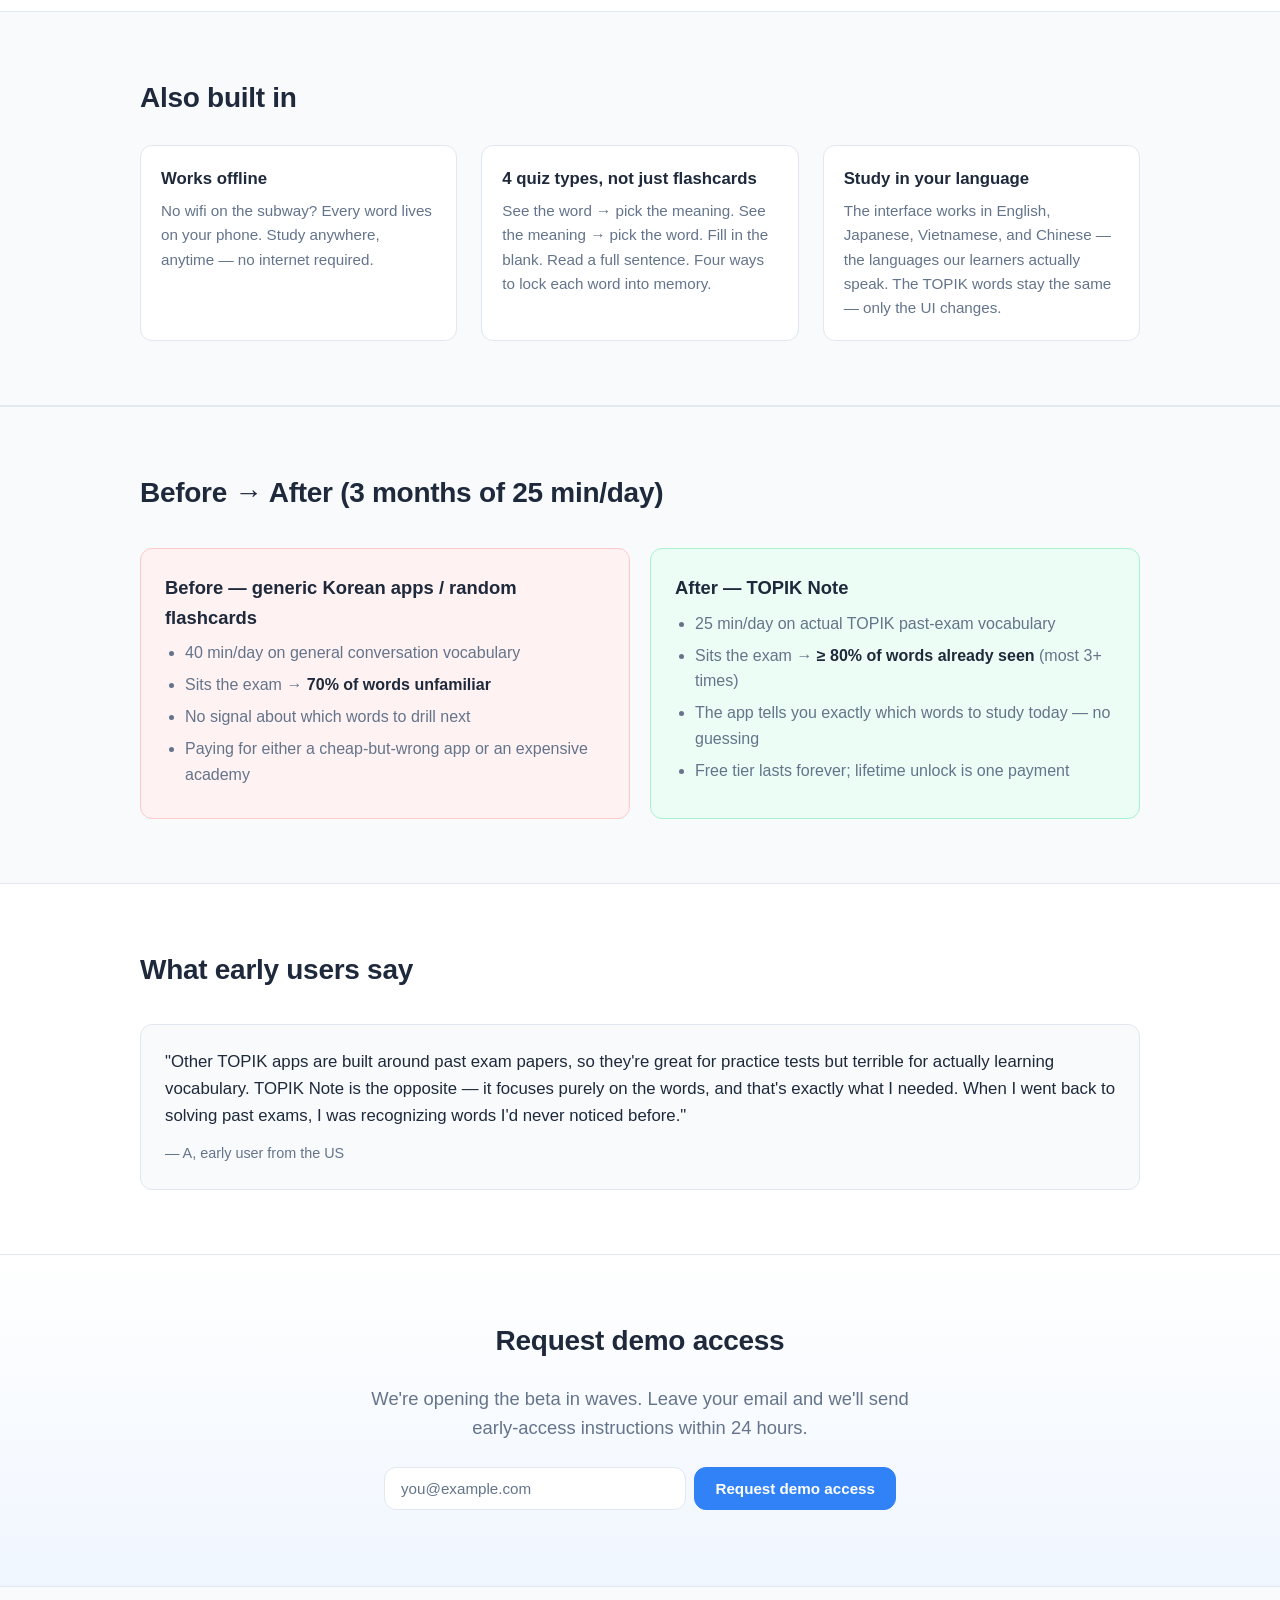
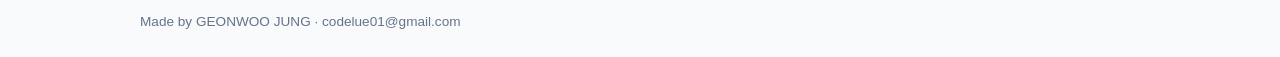
==== commit a25a7b3f: "Remove competitor names + legal links; add Korean-native verification differentiator; update email" ====
--- a/index.html
+++ b/index.html
@@ -14,8 +14,10 @@
         <strong>TOPIK Note</strong>
         <span class="tagline">Korean Vocabulary for TOPIK</span>
       </a>
-      <nav class="lang-switcher" aria-label="Language">
-        <a href="index.html" class="active" lang="en">English</a>
+      <nav class="lang-switcher" aria-label="Navigation">
+        <a href="index.html" class="active">Landing</a>
+        <a href="demo.html">Demo</a>
+        <a href="prd.html">PRD</a>
         <a href="index.ko.html" lang="ko">한국어</a>
       </nav>
     </div>
@@ -31,6 +33,9 @@
             For foreigners prepping TOPIK 3+, TOPIK Note drills the <strong>real past-exam vocabulary</strong>
             on a spaced-repetition schedule — with every word <strong>reviewed and verified by native Korean speakers</strong>.
           </p>
+          <div class="hero-ctas">
+            <a class="btn btn-primary" href="demo.html">Try it now — 5 free questions</a>
+          </div>
           <form class="demo-form" action="https://formsubmit.co/codelue01@gmail.com" method="POST">
             <input type="hidden" name="_subject" value="TOPIK Note — demo access request (EN · hero)">
             <input type="hidden" name="_template" value="table">
@@ -39,9 +44,8 @@
             <input type="hidden" name="source" value="landing-en-hero">
             <label for="email-hero" class="sr-only">Email address</label>
             <input type="email" id="email-hero" name="email" required autocomplete="email" placeholder="you@example.com">
-            <button type="submit" class="btn btn-primary">Request demo access</button>
+            <button type="submit" class="btn btn-secondary">Or leave your email for full access</button>
           </form>
-          <p class="hero-fineprint">Or <a href="demo.html" style="color:var(--primary);text-decoration:underline;">try 5 questions now</a> — no signup needed.</p>
         </div>
         <div class="hero-visual">
           <img src="screenshots/main.png" alt="TOPIK Note home screen showing today's study quota" class="phone-img">
